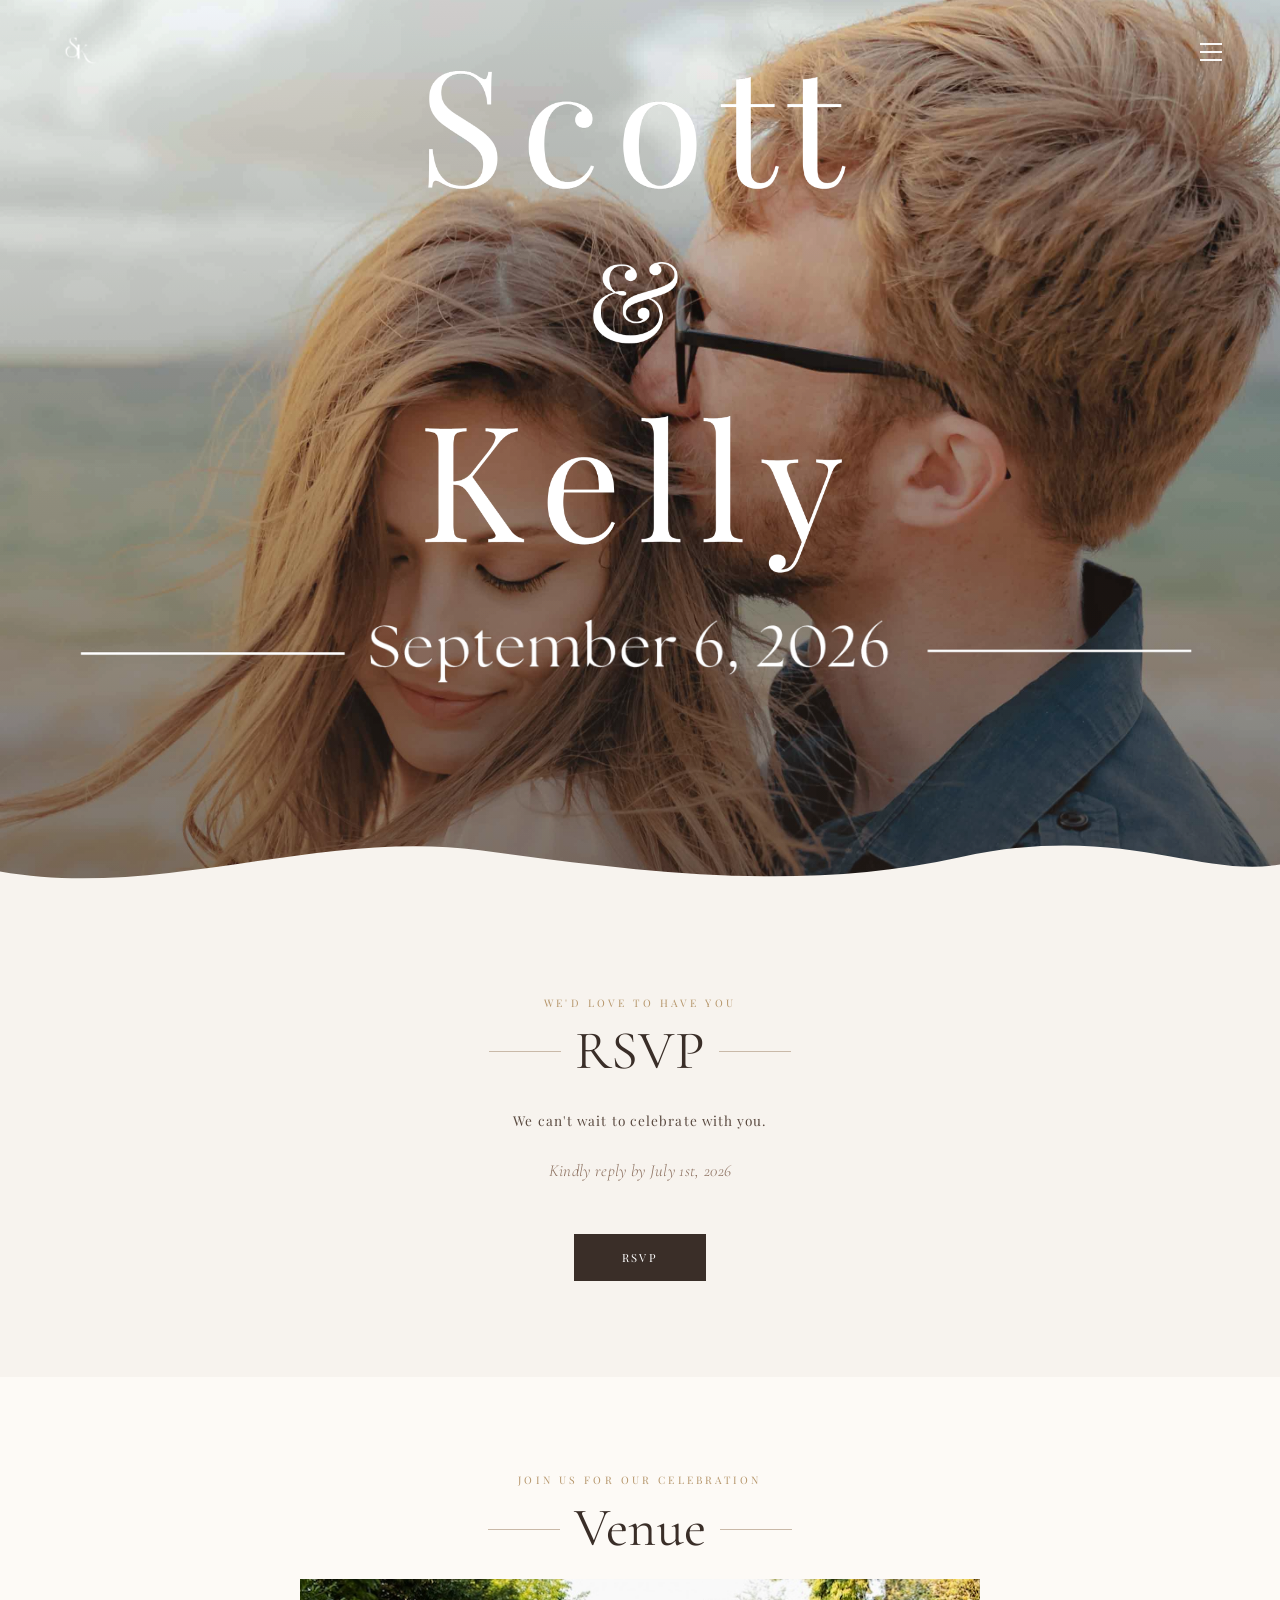
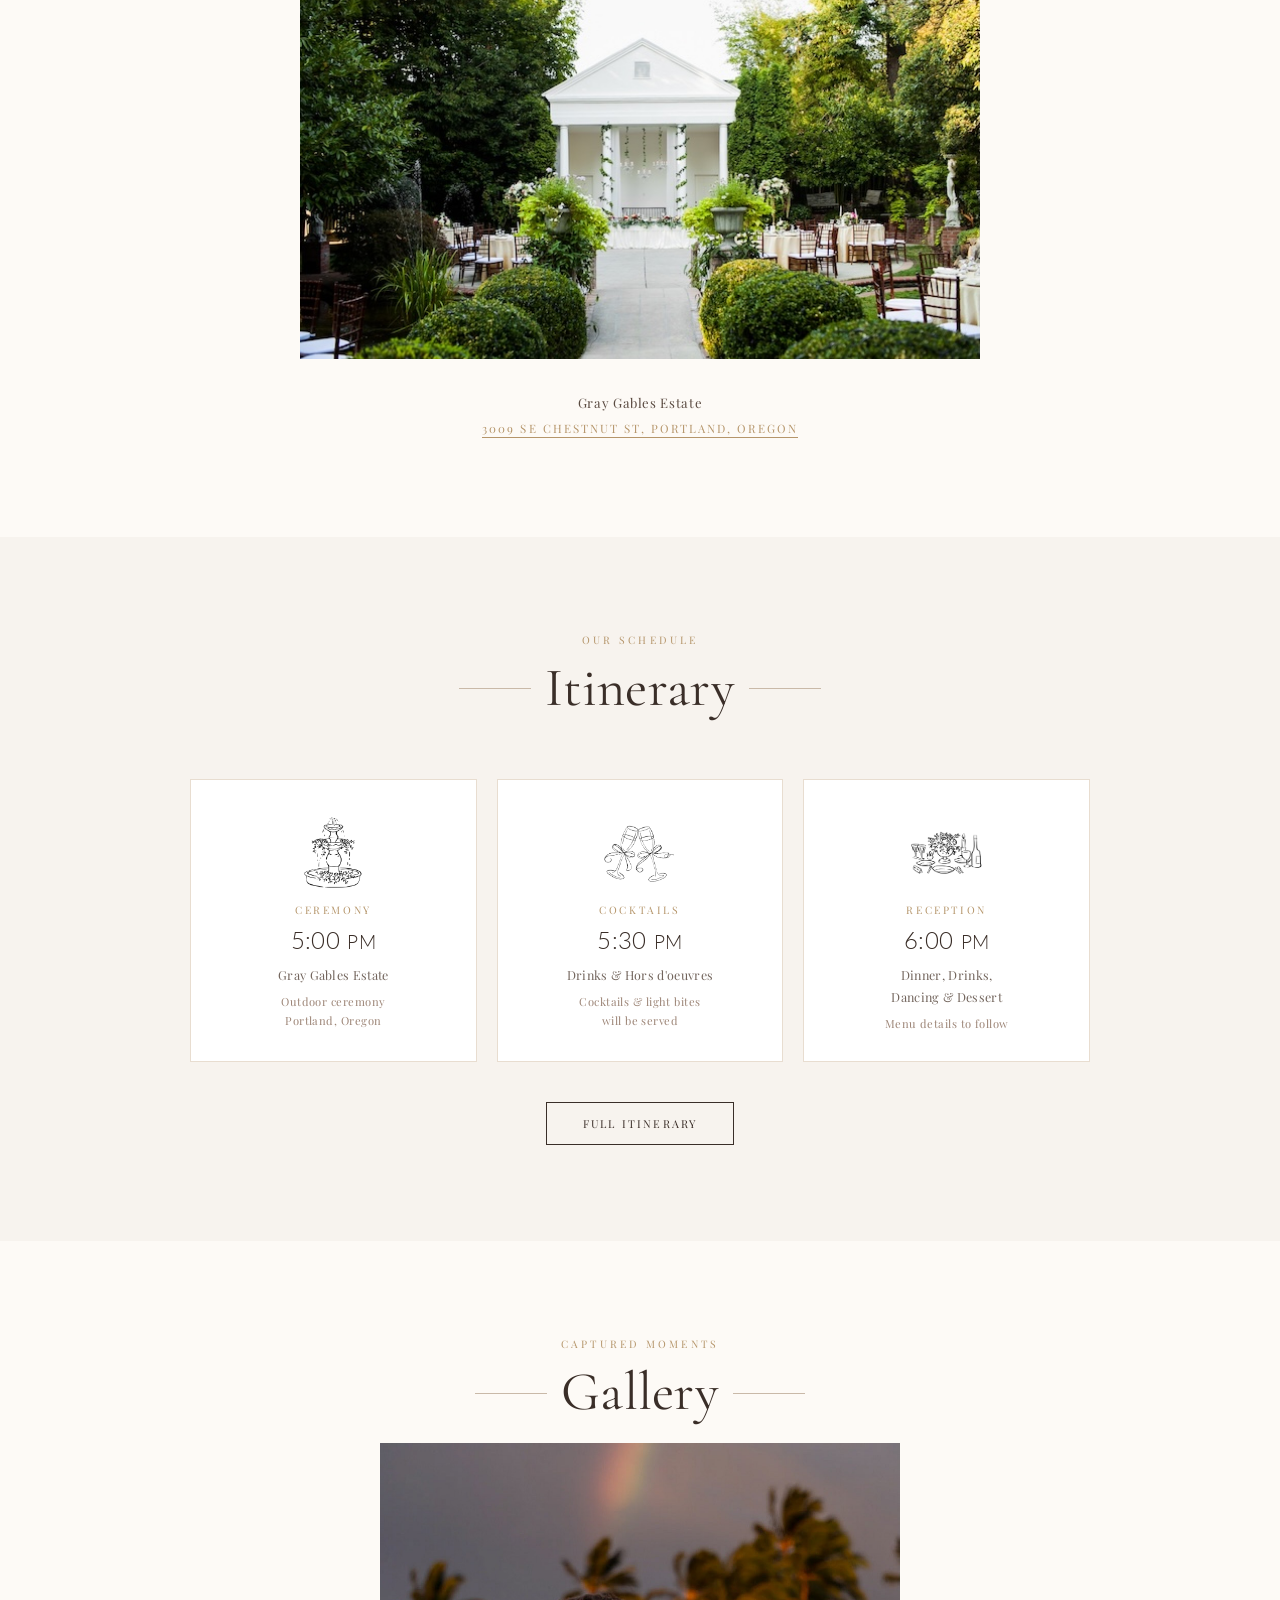
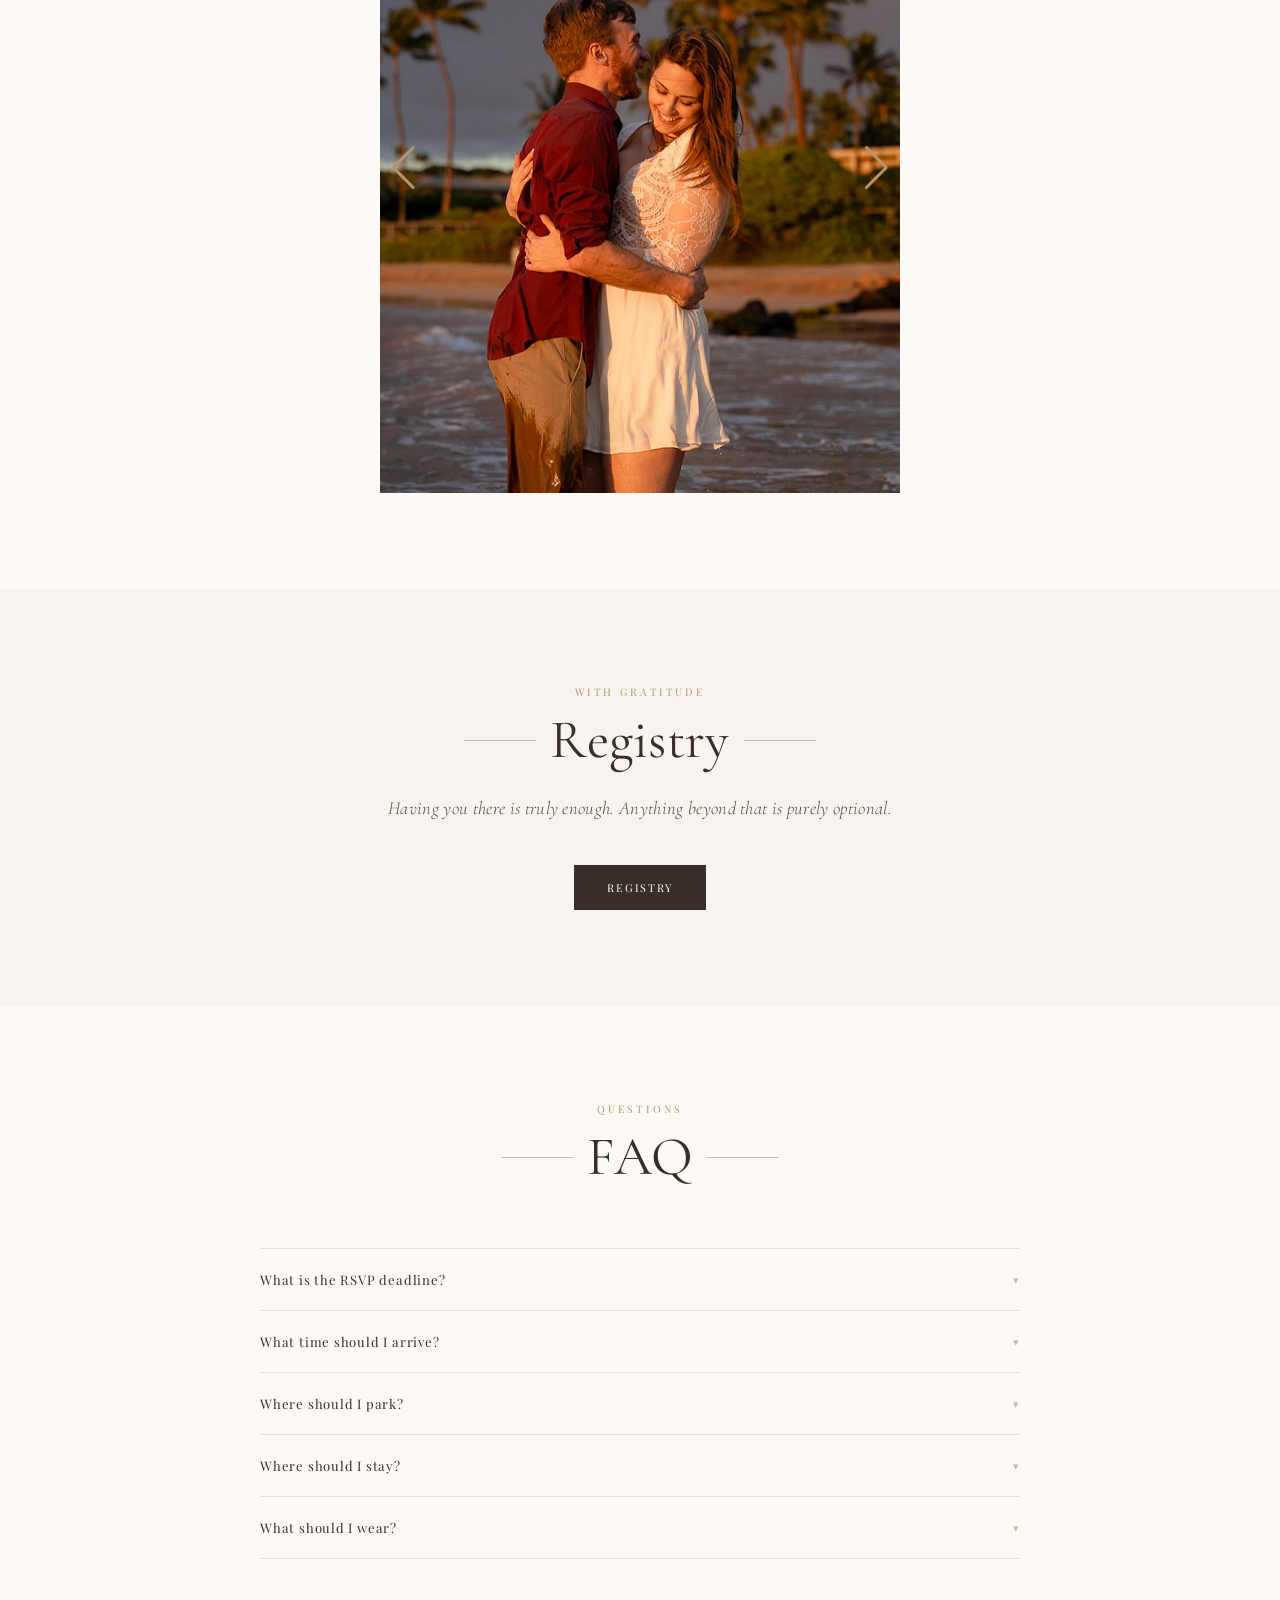
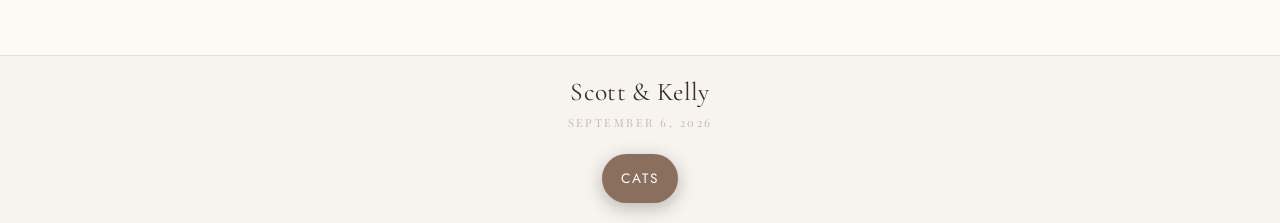
==== index.html @ a55081a6 "Update location section to clarify venue details and adjust itinerary times" ====
<!DOCTYPE html>
<html lang="en">
<head>
<meta charset="UTF-8">
<meta name="viewport" content="width=device-width, initial-scale=1.0">
<title>Scott & Kelly — September 6, 2026</title>
<link rel="preconnect" href="https://fonts.googleapis.com">
<link rel="preconnect" href="https://fonts.gstatic.com" crossorigin>
<link href="https://fonts.googleapis.com/css2?family=Cormorant+Garamond:ital,wght@0,300;0,400;0,500;1,300;1,400&family=Playfair+Display:ital,wght@0,400;0,700;1,400&family=Jost:wght@300;400;500&family=Lato:wght@300;400;500&display=swap" rel="stylesheet">
<link rel="stylesheet" href="https://unpkg.com/swiper/swiper-bundle.min.css">
<link rel="stylesheet" href="styles.css">
</head>
<body>

<!-- NAV -->
<nav id="mainNav">
  <span class="nav-logo"><img src="pictures/Header_Monogram.png" alt="Monogram" style="height: 62px; width: auto;" /></span>
  <ul class="nav-links">
    <li><a href="#rsvp">RSVP</a></li>
    <li><a href="#location">Location</a></li>
    <li><a href="#itinerary">Itinerary</a></li>
    <li><a href="#gallery">Gallery</a></li>
    <li><a href="#registry">Registry</a></li>
    <li><a href="#faq">FAQ</a></li>
  </ul>
  <button id="navToggle" class="nav-toggle" type="button" aria-label="Open menu" aria-controls="mobileMenu" aria-expanded="false">
    <span></span>
    <span></span>
    <span></span>
  </button>
</nav>
<nav id="mobileMenu" aria-label="Mobile navigation">
  <button id="menuClose" class="menu-close" type="button" aria-label="Close menu">&times;</button>
  <div class="menu-header">Scott <span>&amp;</span> Kelly</div>
  <ul class="mobile-nav-links">
    <li><a href="#rsvp" class="mobile-link">RSVP</a></li>
    <li><a href="#location" class="mobile-link">Location</a></li>
    <li><a href="#itinerary" class="mobile-link">Itinerary</a></li>
    <li><a href="#gallery" class="mobile-link">Gallery</a></li>
    <li><a href="#registry" class="mobile-link">Registry</a></li>
    <li><a href="#faq" class="mobile-link">FAQ</a></li>
  </ul>
  <div class="menu-footer">
    <a href="#rsvp" class="menu-cta mobile-link">Don&rsquo;t Forget to RSVP</a>
  </div>
</nav>
<div id="menuBackdrop" class="menu-backdrop" hidden></div>

<!-- HERO -->
<section id="hero">
  <div class="hero-bg"></div>
  <div class="hero-content">
    <img src="pictures/hero_title.png" alt="Scott and Kelly" style="max-width: 500px; width: min(100vw,800px); height: auto; margin: 2rem auto 1rem; display: block;" />
    <img src="pictures/Hero_date.png" alt="September 6, 2026" class="hero-date-img" />
  </div>
  <div class="hero-wave" aria-hidden="true">
    <svg xmlns="http://www.w3.org/2000/svg" viewBox="0 0 1440 90" preserveAspectRatio="none">
      <path d="M0,70 C180,90 360,40 540,55 C720,70 900,85 1080,60 C1260,35 1350,75 1440,65 L1440,90 L0,90 Z" fill="#f7f3ee"/>
    </svg>
  </div>
</section>

<!-- RSVP -->
<section id="rsvp">
  <div class="section-inner">
    <span class="section-label">We'd love to have you</span>
    <h2 class="section-title">RSVP</h2>
    <div class="divider"><span class="divider-icon">✦</span></div>
    <p class="rsvp-body">We can't wait to celebrate with you.</p>
    <span class="rsvp-deadline">Kindly reply by July 1st, 2026</span>
    <br>
    <a href="https://withjoy.com/kellyandscotttietheknot/rsvp" class="btn-primary" target="_blank">RSVP</a>
  </div>
</section>

<!-- DETAILS -->
<section id="location">
  <div class="section-inner">
    <span class="section-label">Join us for our celebration</span>
    <h2 class="section-title">Venue</h2>
    <div class="divider"><span class="divider-icon">✦</span></div>

    <!-- Venue photo -->
    <div class="venue-photo" role="img" aria-label="Gray Gables Estate"></div>

    <div class="venue-address-block">
      <div class="venue-address">
        Gray Gables Estate<br>
        <a href="https://maps.app.goo.gl/Yv33dYzigRFK8ueH9" target="_blank" class="venue-map-link">
          3009 SE Chestnut St, Portland, Oregon
        </a>
      </div>
    </div>
  </div>
</section>

<!-- ITINERARY -->
<section id="itinerary">
  <div class="section-inner" style="max-width:960px">
    <span class="section-label">Our schedule</span>
    <h2 class="section-title">Itinerary</h2>
    <div class="divider"><span class="divider-icon">✦</span></div>

    <div class="itinerary-cards">

      <div class="itin-card">
        <img src="pictures/Itinerary_Ceremony.png" alt="Ceremony" class="itin-card-icon" />
        <span class="itin-event">Ceremony</span>
        <div class="itin-time">5:00 <span class="pm">PM</span></div>
        <p class="itin-detail">
          Gray Gables Estate<br>
          <em>Outdoor ceremony<br>Portland, Oregon</em>
        </p>
      </div>

      <div class="itin-card">
        <img src="pictures/Itinerary_Cocktail.png" alt="Cocktail Hour" class="itin-card-icon" />
        <span class="itin-event">Cocktails</span>
        <div class="itin-time">5:30 <span class="pm">PM</span></div>
        <p class="itin-detail">
          Drinks &amp; Hors d'oeuvres<br>
          <em>Cocktails &amp; light bites<br>will be served</em>
        </p>
      </div>

      <div class="itin-card">
        <img src="pictures/Itinerary_Reception.png" alt="Reception" class="itin-card-icon" />
        <span class="itin-event">Reception</span>
        <div class="itin-time">6:00 <span class="pm">PM</span></div>
        <p class="itin-detail">
          Dinner, Drinks,<br>Dancing &amp; Dessert
          <em>Menu details to follow</em>
        </p>
      </div>

    </div>

    <a href="itinerary.html" class="btn-outline">Full Itinerary</a>
  </div>
</section>

<!-- GALLERY -->
<section id="gallery">
  <div class="section-inner">
    <span class="section-label">Captured Moments</span>
    <h2 class="section-title">Gallery</h2>
  </div>
  <div class="gallery-carousel">
    <div class="swiper">
      <div class="swiper-wrapper">
        <div class="swiper-slide"><img src="pictures/gallery/1.jpg" alt="Gallery photo 1" class="gallery-img"></div>
        <div class="swiper-slide"><img src="pictures/gallery/2.jpg" alt="Gallery photo 2" class="gallery-img"></div>
        <div class="swiper-slide"><img src="pictures/gallery/3.jpg" alt="Gallery photo 3" class="gallery-img"></div>
        <div class="swiper-slide"><img src="pictures/gallery/4.jpg" alt="Gallery photo 4" class="gallery-img"></div>
        <div class="swiper-slide"><img src="pictures/gallery/5.jpg" alt="Gallery photo 5" class="gallery-img"></div>
      </div>
      <div class="swiper-button-next"></div>
      <div class="swiper-button-prev"></div>
      <div class="swiper-pagination"></div>
    </div>
  </div>
</section>

<!-- REGISTRY -->
<section id="registry">
  <div class="section-inner">
    <span class="section-label">With Gratitude</span>
    <h2 class="section-title">Registry</h2>
    <div class="divider"><span class="divider-icon">✦</span></div>
    <p class="registry-text">
      Having you there is truly enough. Anything beyond that is purely optional.
    </p>
    <div class="registry-btns">
      <a href="https://withjoy.com/kellyandscotttietheknot/registry" class="btn-reg featured" target="_blank">Registry</a>
    </div>
  </div>
</section>

<!-- FAQ -->
<section id="faq">
  <div class="section-inner">
    <span class="section-label">Questions</span>
    <h2 class="section-title">FAQ</h2>
    <div class="divider"><span class="divider-icon">✦</span></div>

    <div class="faq-list">

      <div class="faq-item">
        <div class="faq-q">
          <span>What is the RSVP deadline?</span>
          <span class="faq-chevron">▾</span>
        </div>
        <div class="faq-a">Please RSVP by July 1st, 2026. We kindly ask that you let us know as soon as possible so we can finalize our headcount with the venue and caterers.</div>
      </div>

      <div class="faq-item">
        <div class="faq-q">
          <span>What time should I arrive?</span>
          <span class="faq-chevron">▾</span>
        </div>
        <div class="faq-a">The ceremony begins at 5:00 PM sharp. We recommend arriving 15-20 minutes early to find your seat and settle in. Doors will open at 4:30 PM.</div>
      </div>

      <div class="faq-item">
        <div class="faq-q">
          <span>Where should I park?</span>
          <span class="faq-chevron">▾</span>
        </div>
        <div class="faq-a">Complimentary parking is available on-site at Gray Gables Estate and at the adjacent event parking. We recommend rideshare options if you plan to enjoy cocktails.</div>
      </div>

      <div class="faq-item">
        <div class="faq-q">
          <span>Where should I stay?</span>
          <span class="faq-chevron">▾</span>
        </div>
        <div class="faq-a">
          These recommendations are based on proximity to the venue and ease of access to the main highways. We have included options for those coming from different directions and preferences. You are welcome to stay where you like and explore Portland. If you are feeling adventurous, McMenamins offers a unique PNW experience.<br><br>
          <h4>Closest to the venue and if you are coming from the south</h4>
          These locations are close to I-205 and the venue is a straight drive up 99E.
          <ul>
            <li><a href="https://www.bestwestern.com/en_US/book/hotels-in-oregon-city/best-western-plus-rivershore-hotel/propertyCode.38161.html" target="_blank">Best Western</a></li>
            <li><a href="https://www.ihg.com/holidayinnexpress/hotels/us/en/find-hotels/select-roomrate?fromRedirect=true&qSrt=sBR&qErm=false&qSlH=PDXGS&qRms=1&qAdlt=2&qChld=0&qCiD=05&qCiMy=082026&qCoD=07&qCoMy=082026&qAAR=6CBARC&qRtP=6CBARC&setPMCookies=true&qSHBrC=EX&qDest=75%2082nd%20Drive,%20Gladstone,%20OR,%20US&qpMbw=0&qpMn=1&srb_u=1&qRmFltr=" target="_blank">Holiday Inn</a></li>
          </ul>
          <h4>Flying in or coming from the north</h4>
          These locations are close to the PDX airport and about a 30 minute drive to the venue.
          <ul>
            <li><a href="https://www.wyndhamhotels.com/laquinta/portland-oregon/la-quinta-portland-airport/overview" target="_blank">LaQuinta</a></li>
            <li><a href="https://www.hilton.com/en/hotels/pdxeses-embassy-suites-portland-airport" target="_blank">Embassy Suites by Hilton</a></li>
            <li><a href="https://www.marriott.com/en-us/hotels/pdxal-aloft-portland-airport-at-cascade-station/overview" target="_blank">Aloft by Marriott</a></li>
          </ul>
          <h4>Adams Side</h4>
          If you would like to stay near Alan, Bart, Jack, and Diane, there is a <a href="https://www.mcmenamins.com/kalama-harbor-lodge" target="_blank">McMenamins</a> nearby them. This location is an hour drive from the venue. The locations near the airport offer a good middle ground between the venue and the Adams' Household.<br><br>
          <h4>Lightfoot Side</h4>
          We recommend the <a href="https://www.bestwestern.com/en_US/book/hotels-in-oregon-city/best-western-plus-rivershore-hotel/propertyCode.38161.html" target="_blank">Best Western</a> and <a href="https://www.ihg.com/holidayinnexpress/hotels/us/en/find-hotels/select-roomrate?fromRedirect=true&qSrt=sBR&qErm=false&qSlH=PDXGS&qRms=1&qAdlt=2&qChld=0&qCiD=05&qCiMy=082026&qCoD=07&qCoMy=082026&qAAR=6CBARC&qRtP=6CBARC&setPMCookies=true&qSHBrC=EX&qDest=75%2082nd%20Drive,%20Gladstone,%20OR,%20US&qpMbw=0&qpMn=1&srb_u=1&qRmFltr=" target="_blank">Holiday Inn</a> that are linked above. These locations offer a good middle point between the venue and the Bernardi household.
        </div>
      </div>

      <div class="faq-item">
        <div class="faq-q">
          <span>What should I wear?</span>
          <span class="faq-chevron">▾</span>
        </div>
        <div class="faq-a">The dress code is cocktail attire. Think garden party elegance — flowy dresses, linen suits, and pastel tones are always welcome. Please keep in mind the ceremony is outdoors, so comfortable footwear is a must. We love a heel but a wedge or flat is always a great idea on grass!</div>
      </div>

    </div>
  </div>
</section>

<!-- FOOTER -->
<footer>
  <div class="footer-names">Scott &amp; Kelly</div>
  <p class="footer-date">September 6, 2026</p>
  <button id="cat-button" type="button">Cats</button>
</footer>

<div id="cat-rain-container"></div>

<script src="https://unpkg.com/swiper/swiper-bundle.min.js"></script>

<script>
  // Nav scroll effect
  const nav = document.getElementById('mainNav');
  window.addEventListener('scroll', () => {
    nav.classList.toggle('scrolled', window.scrollY > 60);
  });

  // Mobile off-canvas menu
  const navToggle = document.getElementById('navToggle');
  const mobileMenu = document.getElementById('mobileMenu');
  const menuBackdrop = document.getElementById('menuBackdrop');
  const menuClose = document.getElementById('menuClose');

  if (navToggle && mobileMenu && menuBackdrop) {
    const closeMenu = () => {
      document.body.classList.remove('menu-open');
      navToggle.setAttribute('aria-expanded', 'false');
      menuBackdrop.hidden = true;
    };

    const openMenu = () => {
      document.body.classList.add('menu-open');
      navToggle.setAttribute('aria-expanded', 'true');
      menuBackdrop.hidden = false;
    };

    navToggle.addEventListener('click', (event) => {
      event.preventDefault();
      if (document.body.classList.contains('menu-open')) {
        closeMenu();
      } else {
        openMenu();
      }
    });

    menuBackdrop.addEventListener('click', closeMenu);
    menuClose.addEventListener('click', closeMenu);

    document.addEventListener('click', (event) => {
      const link = event.target.closest('#mobileMenu a');
      if (!link) return;

      closeMenu();
    });

    requestAnimationFrame(() => {
      document.body.classList.add('menu-ready');
    });
  }

  // Hero parallax & load
  const hero = document.getElementById('hero');
  hero.classList.add('loaded');

  // FAQ accordion
  document.querySelectorAll('.faq-q').forEach(q => {
    q.addEventListener('click', () => {
      const item = q.parentElement;
      const isOpen = item.classList.contains('open');
      // Close all
      document.querySelectorAll('.faq-item').forEach(i => i.classList.remove('open'));
      // Toggle clicked
      if (!isOpen) item.classList.add('open');
    });
  });

  // Scroll reveal
  const observer = new IntersectionObserver((entries) => {
    entries.forEach(e => {
      if (e.isIntersecting) {
        e.target.style.opacity = '1';
        e.target.style.transform = 'translateY(0)';
      }
    });
  }, { threshold: 0.1 });

  document.querySelectorAll('.itin-card, .section-inner').forEach(el => {
    el.style.opacity = '0';
    el.style.transform = 'translateY(24px)';
    el.style.transition = 'opacity 0.7s ease, transform 0.7s ease';
    observer.observe(el);
  });

  // Gallery carousel control
  const swiper = new Swiper('.swiper', {
    loop: true,
    navigation: {
      nextEl: '.swiper-button-next',
      prevEl: '.swiper-button-prev',
    },
    autoplay: {
      delay: 5000,
      disableOnInteraction: false,
      pauseOnMouseEnter: true,
    }
  });

  // Cat rain
  const catButton = document.getElementById('cat-button');
  const catContainer = document.getElementById('cat-rain-container');
  let catIntervalId = null;
  let isCatRainActive = false;

  const catSources = [
    'pictures/cats/1.png',
    'pictures/cats/2.png',
    'pictures/cats/3.png',
    'pictures/cats/4.png',
    'pictures/cats/5.png',
    'pictures/cats/6.png',
    'pictures/cats/7.png'
  ];

  function createCat() {
    const cat = document.createElement('img');
    cat.src = catSources[Math.floor(Math.random() * catSources.length)];
    cat.style.position = 'absolute';
    const size = Math.floor(Math.random() * 60) + 40; // 40-100px
    cat.style.width = `${size}px`;
    cat.style.height = 'auto';
    cat.style.left = `${Math.random() * 100}%`;
    cat.style.top = '-140px';
    const rotation = Math.random() * 360;
    cat.style.transform = `rotate(${rotation}deg)`;
    cat.style.opacity = '0';
    cat.style.pointerEvents = 'none';
    cat.style.animation = `catFall ${Math.random() * 3 + 5}s linear forwards`;

    cat.addEventListener('animationend', () => {
      cat.remove();
    });

    catContainer.appendChild(cat);
  }

  function toggleCatRain() {
    if (isCatRainActive) {
      clearInterval(catIntervalId);
      catIntervalId = null;
      catButton.textContent = 'Cats';
      isCatRainActive = false;
    } else {
      catIntervalId = setInterval(createCat, 200);
      catButton.textContent = 'No Cats';
      isCatRainActive = true;
    }
  }

  catButton.addEventListener('click', toggleCatRain);
</script>

</body>
</html>
---- styles.css ----
:root {
  --cream: #f7f3ee;
  --warm-white: #fdfaf6;
  --sand: #e8ddd0;
  --taupe: #c9b9a8;
  --brown: #8b6f5e;
  --dark: #3a2e28;
  --text: #5a4a40;
  --accent: #b5956a;
}

* {
  margin: 0;
  padding: 0;
  box-sizing: border-box;
}

html {
  scroll-behavior: smooth;
}

body {
  background: var(--warm-white);
  color: var(--text);
  font-family: 'Playfair Display', serif;
  font-weight: 300;
  letter-spacing: 0.02em;
}

body.itinerary-page {
  min-height: 100vh;
  display: flex;
  align-items: center;
  justify-content: center;
  padding: 100px 40px 40px;
}

.itinerary-body {
  width: min(100%, 980px);
  margin: 0 auto;
  padding: 0 24px;
}

.side-label {
  position: relative;
  font-family: 'Playfair Display', serif;
  font-size: 4.5rem;
  font-weight: 700;
  letter-spacing: -0.04em;
  text-transform: uppercase;
  line-height: 0.95;
  color: var(--dark);
  writing-mode: vertical-rl;
  text-orientation: mixed;
  transform: rotate(180deg);
  white-space: nowrap;
}

.side-line {
  position: absolute;
  left: 50%;
  top: 0;
  transform: translateX(-50%);
  width: 2px;
  height: 100%;
  background: var(--taupe);
  opacity: 0.45;
}

.content {
  display: flex;
  flex-direction: column;
  justify-content: center;
  gap: 28px;
}

.intro-label {
  font-family: 'Cormorant Garamond', serif;
  font-size: 0.8rem;
  font-style: italic;
  letter-spacing: 0.24em;
  text-transform: uppercase;
  color: var(--accent);
}

.title {
  font-family: 'Cormorant Garamond', serif;
  font-size: clamp(3rem, 5vw, 4.4rem);
  font-weight: 400;
  color: var(--dark);
  line-height: 1.05;
  max-width: 460px;
}

.schedule {
  display: grid;
  gap: 18px;
  padding-top: 12px;
  border-top: 1px solid var(--sand);
}

.schedule-item {
  display: flex;
  align-items: baseline;
  gap: 22px;
  border-bottom: 1px solid rgba(200, 185, 168, 0.3);
  padding-bottom: 18px;
}

.schedule-time {
  font-family: 'Playfair Display', serif;
  font-size: 1.3rem;
  font-weight: 500;
  letter-spacing: 0.05em;
  text-transform: uppercase;
  min-width: 116px;
  color: var(--dark);
}

.schedule-event {
  font-family: 'Lato', sans-serif;
  font-size: 0.95rem;
  letter-spacing: 0.08em;
  text-transform: uppercase;
  color: var(--text);
  opacity: 0.92;
}

.schedule-event span {
  display: block;
  margin-top: 6px;
  font-family: 'Cormorant Garamond', serif;
  font-style: italic;
  letter-spacing: 0.18em;
  color: var(--brown);
  font-size: 0.84rem;
  opacity: 0.8;
}

body.itinerary-page nav {
  background: rgba(247,243,238,0.95);
  backdrop-filter: blur(8px);
  border-bottom: 1px solid var(--sand);
}
body.itinerary-page .nav-logo {
  color: var(--dark);
}
body.itinerary-page .nav-links a {
  color: var(--text);
}

/* ── NAV ── */
nav {
  position: fixed;
  top: 0;
  left: 0;
  right: 0;
  z-index: 100;
  display: flex;
  justify-content: space-between;
  align-items: center;
  padding: 18px 48px;
  background: transparent;
  transition: background 0.4s;
}
nav.scrolled {
  background: rgba(247,243,238,0.95);
  backdrop-filter: blur(8px);
  border-bottom: 1px solid var(--sand);
}
.nav-logo {
  font-family: 'Cormorant Garamond', serif;
  font-size: 1rem;
  font-weight: 400;
  color: white;
  letter-spacing: 0.12em;
  text-transform: uppercase;
  transition: color 0.4s;
}
.nav-logo img {
  filter: brightness(0) invert(1);
  transition: filter 0.4s;
}
nav.scrolled .nav-logo {
  color: var(--dark);
}
nav.scrolled .nav-logo img,
body.itinerary-page .nav-logo img {
  filter: none;
}
.nav-links {
  display: none;
  gap: 32px;
  list-style: none;
}
.nav-links a {
  font-family: 'Playfair Display', serif;
  font-size: 0.7rem;
  font-weight: 400;
  letter-spacing: 0.18em;
  text-transform: uppercase;
  text-decoration: none;
  color: rgba(255,255,255,0.9);
  transition: color 0.3s;
}
nav.scrolled .nav-links a {
  color: var(--text);
}
.nav-links a:hover {
  color: var(--accent);
}
.nav-toggle {
  display: flex;
  width: 42px;
  height: 42px;
  border: 0;
  background: transparent;
  cursor: pointer;
  align-items: center;
  justify-content: center;
  flex-direction: column;
  gap: 6px;
}
.nav-toggle span {
  display: block;
  width: 22px;
  height: 2px;
  background: rgba(255,255,255,0.95);
  transition: background 0.3s;
}
nav.scrolled .nav-toggle span {
  background: var(--dark);
}
body.itinerary-page .nav-toggle span {
  background: var(--dark);
}

#mobileMenu {
  position: fixed;
  inset: 0;
  left: auto;
  width: 100%;
  max-width: 100%;
  transform: translateX(100%);
  transition: none;
  z-index: 300;
  background: var(--warm-white);
  color: var(--dark);
  display: flex;
  flex-direction: column;
  align-items: center;
  justify-content: center;
  padding: 48px 52px;
  overflow-y: auto;
  visibility: hidden;
  pointer-events: none;
}

.menu-ready #mobileMenu {
  transition: transform 0.28s ease;
}

.menu-open #mobileMenu {
  transform: translateX(0);
  visibility: visible;
  pointer-events: auto;
}

.menu-close {
  position: absolute;
  top: 28px;
  right: 36px;
  width: 44px;
  height: 44px;
  display: flex;
  align-items: center;
  justify-content: center;
  border: 0;
  background: transparent;
  cursor: pointer;
  font-size: 2rem;
  line-height: 1;
  color: var(--accent);
  transition: color 0.2s;
}

.menu-close:hover {
  color: var(--brown);
}

.menu-header {
  font-family: 'Cormorant Garamond', serif;
  font-size: clamp(2.4rem, 6vw, 3.2rem);
  font-weight: 300;
  color: var(--accent);
  margin-bottom: 40px;
  line-height: 1.15;
  text-align: center;
  width: 100%;
}

.menu-header span {
  font-style: italic;
}

.mobile-nav-links {
  list-style: none;
  display: grid;
  gap: 0;
  width: 100%;
  max-width: 320px;
  text-align: center;
}

.mobile-nav-links li {
  border-bottom: 1px solid var(--sand);
}

.mobile-nav-links li:first-child {
  border-top: 1px solid var(--sand);
}

.mobile-nav-links a {
  display: block;
  padding: 22px 0;
  font-family: 'Cormorant Garamond', serif;
  font-size: 1.15rem;
  font-weight: 400;
  letter-spacing: 0.04em;
  color: var(--accent);
  text-decoration: none;
  transition: color 0.2s;
}

.mobile-nav-links a:hover {
  color: var(--brown);
}

.menu-footer {
  padding-top: 36px;
  text-align: center;
  width: 100%;
}

.menu-cta {
  display: inline-block;
  font-family: 'Cormorant Garamond', serif;
  font-size: 1.05rem;
  letter-spacing: 0.04em;
  color: var(--accent);
  text-decoration: none;
  border: 1px solid var(--accent);
  border-radius: 999px;
  padding: 16px 36px;
  transition: background 0.25s, color 0.25s;
}

.menu-cta:hover {
  background: var(--accent);
  color: white;
}

.menu-backdrop {
  position: fixed;
  inset: 0;
  background: rgba(28,22,18,0.35);
  z-index: 250;
}

.menu-backdrop[hidden] {
  display: none;
}

/* ── HERO ── */
#hero {
  position: relative;
  height: 100vh;
  min-height: 680px;
  display: flex;
  align-items: center;
  justify-content: center;
  overflow: hidden;
  padding-bottom: clamp(80px, 10vw, 140px);
}
.hero-bg {
  position: absolute;
  inset: 0;
  background-image: linear-gradient(
    to bottom,
    rgba(40,30,25,0.20) 0%,
    rgba(40,30,25,0.42) 50%,
    rgba(40,30,25,0.62) 100%
  ),
  url("pictures/Hero_Photo.jpg");
  background-size: cover;
  background-position: center center;
  background-repeat: no-repeat;
  transform: scale(1.04);
  transition: transform 8s ease-out;
  filter: brightness(1.2) saturate(.9);
}
#hero.loaded .hero-bg {
  transform: scale(1);
}
.hero-bg::after {
  content: '';
  position: absolute;
  inset: 0;
  background: url("data:image/svg+xml,%3Csvg xmlns='http://www.w3.org/2000/svg' width='4' height='4'%3E%3Crect width='4' height='4' fill='none'/%3E%3C/svg%3E");
}
.hero-wave {
  position: absolute;
  bottom: 0;
  left: 0;
  width: 100%;
  line-height: 0;
  pointer-events: none;
  z-index: 0;
}
.hero-wave svg {
  display: block;
  width: 100%;
  height: clamp(80px, 10vw, 140px);
}
.hero-content {
  position: relative;
  z-index: 1;
  text-align: center;
  color: white;
  padding: 0 24px;
}
.hero-names {
  font-family: 'Playfair Display', serif;
  font-size: clamp(5rem, 14vw, 11rem);
  font-weight: 700;
  line-height: 0.88;
  letter-spacing: -0.01em;
  text-transform: uppercase;
  text-shadow: 0 2px 40px rgba(0,0,0,0.25);
  animation: fadeUp 1.2s ease both;
}
.hero-and {
  display: block;
  font-family: 'Cormorant Garamond', serif;
  font-style: italic;
  font-size: clamp(1.6rem, 4vw, 3rem);
  font-weight: 300;
  letter-spacing: 0.1em;
  text-transform: none;
  margin: 8px 0;
  opacity: 0.92;
  animation: fadeUp 1.2s ease 0.15s both;
}
.hero-date {
  margin-top: 28px;
  font-family: 'Playfair Display', serif;
  font-size: 1.2rem;
  font-weight: 400;
  letter-spacing: 0.35em;
  text-transform: uppercase;
  opacity: 0.85;
  animation: fadeUp 1.2s ease 0.3s both;
}
.hero-date-img {
  margin-top: 1rem;
  max-width: 100%;
  height: auto;
  opacity: 0.85;
  animation: fadeUp 1.2s ease 0.3s both;
  margin: 0 0 150px 0;
}
.hero-divider {
  display: inline-block;
  width: 80px;
  height: 1px;
  background: rgba(255,255,255,0.55);
  vertical-align: middle;
  margin: 0 14px;
}

@keyframes fadeUp {
  from {
    opacity: 0;
    transform: translateY(28px);
  }
  to {
    opacity: 1;
    transform: translateY(0);
  }
}

/* ── SECTIONS ── */
section {
  padding: 96px 24px;
}
.section-inner {
  max-width: 800px;
  margin: 0 auto;
  text-align: center;
}
.section-label {
  font-size: 0.65rem;
  letter-spacing: 0.3em;
  text-transform: uppercase;
  color: var(--accent);
  margin-bottom: 12px;
  display: block;
}
.section-title {
  font-family: 'Cormorant Garamond', serif;
  font-size: clamp(2.2rem, 5vw, 3.4rem);
  font-weight: 400;
  color: var(--dark);
  display: inline-flex;
  align-items: center;
  gap: 14px;
  margin: 0 auto 20px;
  line-height: 1.1;
}
.section-title::before,
.section-title::after {
  content: '';
  display: block;
  width: clamp(34px, 7vw, 72px);
  height: 1px;
  background: var(--taupe);
}
.divider {
  display: none;
}

/* ── RSVP ── */
#rsvp {
  background: var(--cream);
}
.rsvp-body {
  font-size: 0.85rem;
  letter-spacing: 0.08em;
  color: var(--text);
  margin: 6px 0 28px;
  line-height: 1.8;
}
.rsvp-deadline {
  font-family: 'Cormorant Garamond', serif;
  font-style: italic;
  font-size: 1.05rem;
  color: var(--brown);
  margin-bottom: 32px;
  display: block;
}
.btn-primary {
  display: inline-block;
  background: var(--dark);
  color: white;
  text-decoration: none;
  font-size: 0.7rem;
  letter-spacing: 0.22em;
  text-transform: uppercase;
  padding: 16px 48px;
  transition: background 0.3s, transform 0.2s;
}
.btn-primary:hover {
  background: var(--brown);
  transform: translateY(-1px);
}

/* ── DETAILS ── */
#details {
  background: var(--warm-white);
}
.venue-photo {
  width: 100%;
  max-width: 680px;
  min-width: 300px;
  aspect-ratio: 680 / 380;
  object-fit: cover;
  display: block;
  margin: 0 auto 20px;
  background-image:
    /*linear-gradient(160deg, rgba(224,212,200,0.45) 0%, rgba(185,169,144,0.25) 100%),*/
    url("pictures/Details_Greys.jpg");
  background-size: cover;
  background-position: center;
  background-repeat: no-repeat;
}
.venue-photo-placeholder {
  width: 100%;
  max-width: 680px;
  height: 380px;
  margin: 0 auto 20px;
  background: linear-gradient(160deg, #e0d4c8 0%, #c9b9a8 40%, #b0997f 100%);
  display: flex;
  flex-direction: column;
  align-items: center;
  justify-content: center;
  position: relative;
  overflow: hidden;
}
.venue-photo-placeholder::before {
  content: '';
  position: absolute;
  inset: 0;
  background:
    radial-gradient(ellipse at 30% 60%, rgba(255,255,255,0.25) 0%, transparent 60%),
    radial-gradient(ellipse at 70% 30%, rgba(200,180,155,0.3) 0%, transparent 50%);
}
.venue-icon {
  font-size: 3rem;
  opacity: 0.4;
  margin-bottom: 10px;
}
.venue-label-sm {
  font-family: 'Cormorant Garamond', serif;
  font-style: italic;
  font-size: 1.1rem;
  color: rgba(60,45,35,0.6);
  letter-spacing: 0.05em;
}
.venue-name {
  font-size: 0.75rem;
  letter-spacing: 0.15em;
  text-transform: uppercase;
  color: var(--brown);
  margin-top: 4px;
  text-align: left;
  max-width: 680px;
  margin-left: auto;
  margin-right: auto;
  display: block;
}
.venue-address-block {
  margin-top: 32px;
  display: flex;
  flex-direction: column;
  align-items: center;
  gap: 8px;
}
.venue-address-block svg {
  width: 36px;
  height: 36px;
  opacity: 0.35;
}
.venue-icon-img {
  width: 150px;
  height: 150px;
  opacity: 0.35;
}
.venue-address {
  font-size: 0.82rem;
  line-height: 1.9;
  letter-spacing: 0.05em;
  color: var(--text);
}
.venue-map-link {
  color: var(--accent);
  text-decoration: none;
  font-size: 0.72rem;
  letter-spacing: 0.18em;
  text-transform: uppercase;
  border-bottom: 1px solid var(--accent);
  padding-bottom: 1px;
  transition: color 0.2s;
}
.venue-map-link:hover {
  color: var(--brown);
  border-color: var(--brown);
}

/* ── ITINERARY ── */
#itinerary {
  background: var(--cream);
}
.itinerary-cards {
  display: grid;
  grid-template-columns: repeat(3, 1fr);
  gap: 20px;
  margin: 40px 0 32px;
  max-width: 900px;
  margin-left: auto;
  margin-right: auto;
}
.itin-card {
  background: white;
  border: 1px solid var(--sand);
  padding: 36px 24px 28px;
  text-align: center;
  transition: transform 0.25s, box-shadow 0.25s;
}
.itin-card:hover {
  transform: translateY(-4px);
  box-shadow: 0 12px 36px rgba(90,74,64,0.1);
}
.itin-card-icon {
  width: 75px;
  height: 75px;
  max-width: 90px;
  max-height: 90px;
  margin: 0 auto 12px;
  display: block;
  line-height: 1;
  object-fit: contain;
}
.itin-event {
  font-family: 'Playfair Display', serif;
  font-size: 0.65rem;
  letter-spacing: 0.25em;
  text-transform: uppercase;
  color: var(--accent);
  margin-bottom: 8px;
  display: block;
}
.itin-time {
  font-family: 'Lato', sans-serif;
  font-size: 1.5rem;
  color: var(--dark);
  font-weight: 300;
  margin-bottom: 10px;
}
.itin-time .pm {
  font-size: 0.8em;
}
.itin-detail {
  font-size: 0.78rem;
  line-height: 1.75;
  color: var(--text);
  opacity: 0.85;
}
.itin-detail em {
  font-style: normal;
  font-size: 0.7rem;
  display: block;
  margin-top: 6px;
  color: var(--brown);
  letter-spacing: 0.04em;
}
.btn-outline {
  display: inline-block;
  border: 1px solid var(--dark);
  color: var(--dark);
  text-decoration: none;
  font-size: 0.68rem;
  letter-spacing: 0.2em;
  text-transform: uppercase;
  padding: 13px 36px;
  transition: all 0.25s;
  margin-top: 8px;
}
.btn-outline:hover {
  background: var(--dark);
  color: white;
}

/* ── GALLERY ── */
#gallery {
  background: var(--warm-white);
  padding: 96px 24px;
}
.gallery-carousel {
  position: relative;
  max-width: 520px;
  margin: 0 auto;
}
.swiper {
  width: 100%;
  height: auto;
  aspect-ratio: 4 / 5;
}
.swiper-slide {
  text-align: center;
  font-size: 18px;
  background: #fff;
  display: flex;
  justify-content: center;
  align-items: center;
}
.gallery-img {
  width: 100%;
  height: 100%;
  object-fit: cover;
  display: block;
}
.swiper-pagination {
  display: none;
}
.swiper-button-next,
.swiper-button-prev {
  color: var(--accent);
}
.swiper-button-next:hover,
.swiper-button-prev:hover {
  color: var(--accent);
}

/* ── CAT RAIN ── */
#cat-rain-container {
  position: fixed;
  top: 0;
  left: 0;
  width: 100%;
  height: 100%;
  pointer-events: none;
  overflow: hidden;
  z-index: 99999;
}
#cat-button {
  display: block;
  margin: 1.5rem auto 0;
  background: #8b6f5e;
  color: white;
  border: 0;
  border-radius: 999px;
  padding: 0.9rem 1.2rem;
  font-family: 'Jost', sans-serif;
  font-size: 0.85rem;
  letter-spacing: 0.15em;
  text-transform: uppercase;
  cursor: pointer;
  box-shadow: 0 5px 18px rgba(0,0,0,0.25);
}
@keyframes catFall {
  0% {
    opacity: 0;
    transform: translateY(-120px) rotate(0deg);
  }
  10% {
    opacity: 1;
  }
  100% {
    opacity: 0;
    transform: translateY(110vh) rotate(720deg);
  }
}

/* ── REGISTRY ── */
#registry {
  background: var(--cream);
}
.registry-text {
  font-family: 'Cormorant Garamond', serif;
  font-style: italic;
  font-size: 1.15rem;
  line-height: 1.85;
  max-width: 620px;
  margin: 0 auto 40px;
  color: var(--text);
}
.registry-btns {
  display: flex;
  gap: 16px;
  justify-content: center;
  flex-wrap: wrap;
}
.btn-reg {
  display: inline-block;
  border: 1px solid var(--taupe);
  color: var(--dark);
  text-decoration: none;
  font-size: 0.68rem;
  letter-spacing: 0.18em;
  text-transform: uppercase;
  padding: 14px 32px;
  background: white;
  transition: all 0.25s;
}
.btn-reg:hover {
  background: var(--dark);
  color: white;
  border-color: var(--dark);
}
.btn-reg.featured {
  background: var(--dark);
  color: white;
  border-color: var(--dark);
}
.btn-reg.featured:hover {
  background: var(--brown);
  border-color: var(--brown);
}

/* ── FAQ ── */
#faq {
  background: var(--warm-white);
}
#faq .section-inner {
  max-width: 760px;
}
#faq .section-label {
  text-align: center;
}
.faq-list {
  margin-top: 40px;
  border-top: 1px solid var(--sand);
}
.faq-item {
  border-bottom: 1px solid var(--sand);
}
.faq-q {
  display: flex;
  justify-content: space-between;
  align-items: center;
  padding: 22px 0;
  cursor: pointer;
  font-size: 0.82rem;
  letter-spacing: 0.06em;
  color: var(--dark);
  user-select: none;
  gap: 16px;
}
.faq-q:hover {
  color: var(--brown);
}
.faq-chevron {
  font-size: 0.7rem;
  transition: transform 0.3s;
  flex-shrink: 0;
  color: var(--taupe);
}
.faq-item.open .faq-chevron {
  transform: rotate(180deg);
}
.faq-a {
  max-height: 0;
  overflow: hidden;
  transition: max-height 0.45s ease, padding 0.3s;
  font-size: 0.82rem;
  line-height: 1.85;
  color: var(--text);
  opacity: 0.9;
  padding-bottom: 0;
  text-align: left;
}
.faq-item.open .faq-a {
  max-height: 800px;
  padding-bottom: 22px;
}
.faq-a strong {
  display: block;
  margin-top: 16px;
  margin-bottom: 6px;
  font-weight: 500;
  color: var(--dark);
}
.faq-a strong:first-child {
  margin-top: 0;
}
.faq-a ul {
  margin: 8px 0 12px 20px;
  padding: 0;
  list-style: disc;
}
.faq-a li {
  margin: 4px 0;
}
.faq-a a {
  color: var(--accent);
  text-decoration: none;
  border-bottom: 1px solid transparent;
  transition: border-color 0.2s;
}
.faq-a a:hover {
  border-bottom-color: var(--accent);
}

/* ── FOOTER ── */
footer {
  background: var(--cream);
  border-top: 1px solid var(--sand);
  padding: 20px 24px;
  text-align: center;
}
.footer-names {
  font-family: 'Cormorant Garamond', serif;
  font-size: 1.6rem;
  font-weight: 400;
  color: var(--dark);
  margin-bottom: 8px;
}
.footer-date {
  font-size: 0.7rem;
  letter-spacing: 0.22em;
  text-transform: uppercase;
  color: var(--taupe);
}

/* ── RESPONSIVE ── */
@media (max-width: 700px) {
  nav {
    padding: 0px 20px;
  }
  .venue-photo {
    width: 100vw;
    max-width: 100vw;
    min-width: 0;
    margin-left: calc(50% - 50vw);
    margin-right: calc(50% - 50vw);
  }
  .gallery-carousel {
    width: 100vw;
    max-width: 100vw;
    margin-left: calc(50% - 50vw);
    margin-right: calc(50% - 50vw);
  }
  .itinerary-cards {
    grid-template-columns: 1fr;
    max-width: 360px;
  }
  .registry-btns {
    flex-direction: column;
    align-items: center;
  }
  .hero-names {
    font-size: clamp(4rem, 18vw, 7rem);
  }
}

@media (max-width: 860px) {
  body.itinerary-page {
    padding: 90px 24px 24px;
  }
  .itinerary-body {
    padding: 0 20px;
  }
}

@media (max-width: 520px) {
  .itinerary-body {
    padding: 0 16px;
  }
  .schedule-item {
    gap: 14px;
  }
  .schedule-time {
    min-width: 100px;
    font-size: 1.1rem;
  }
  .schedule-event {
    font-size: 0.88rem;
  }
}
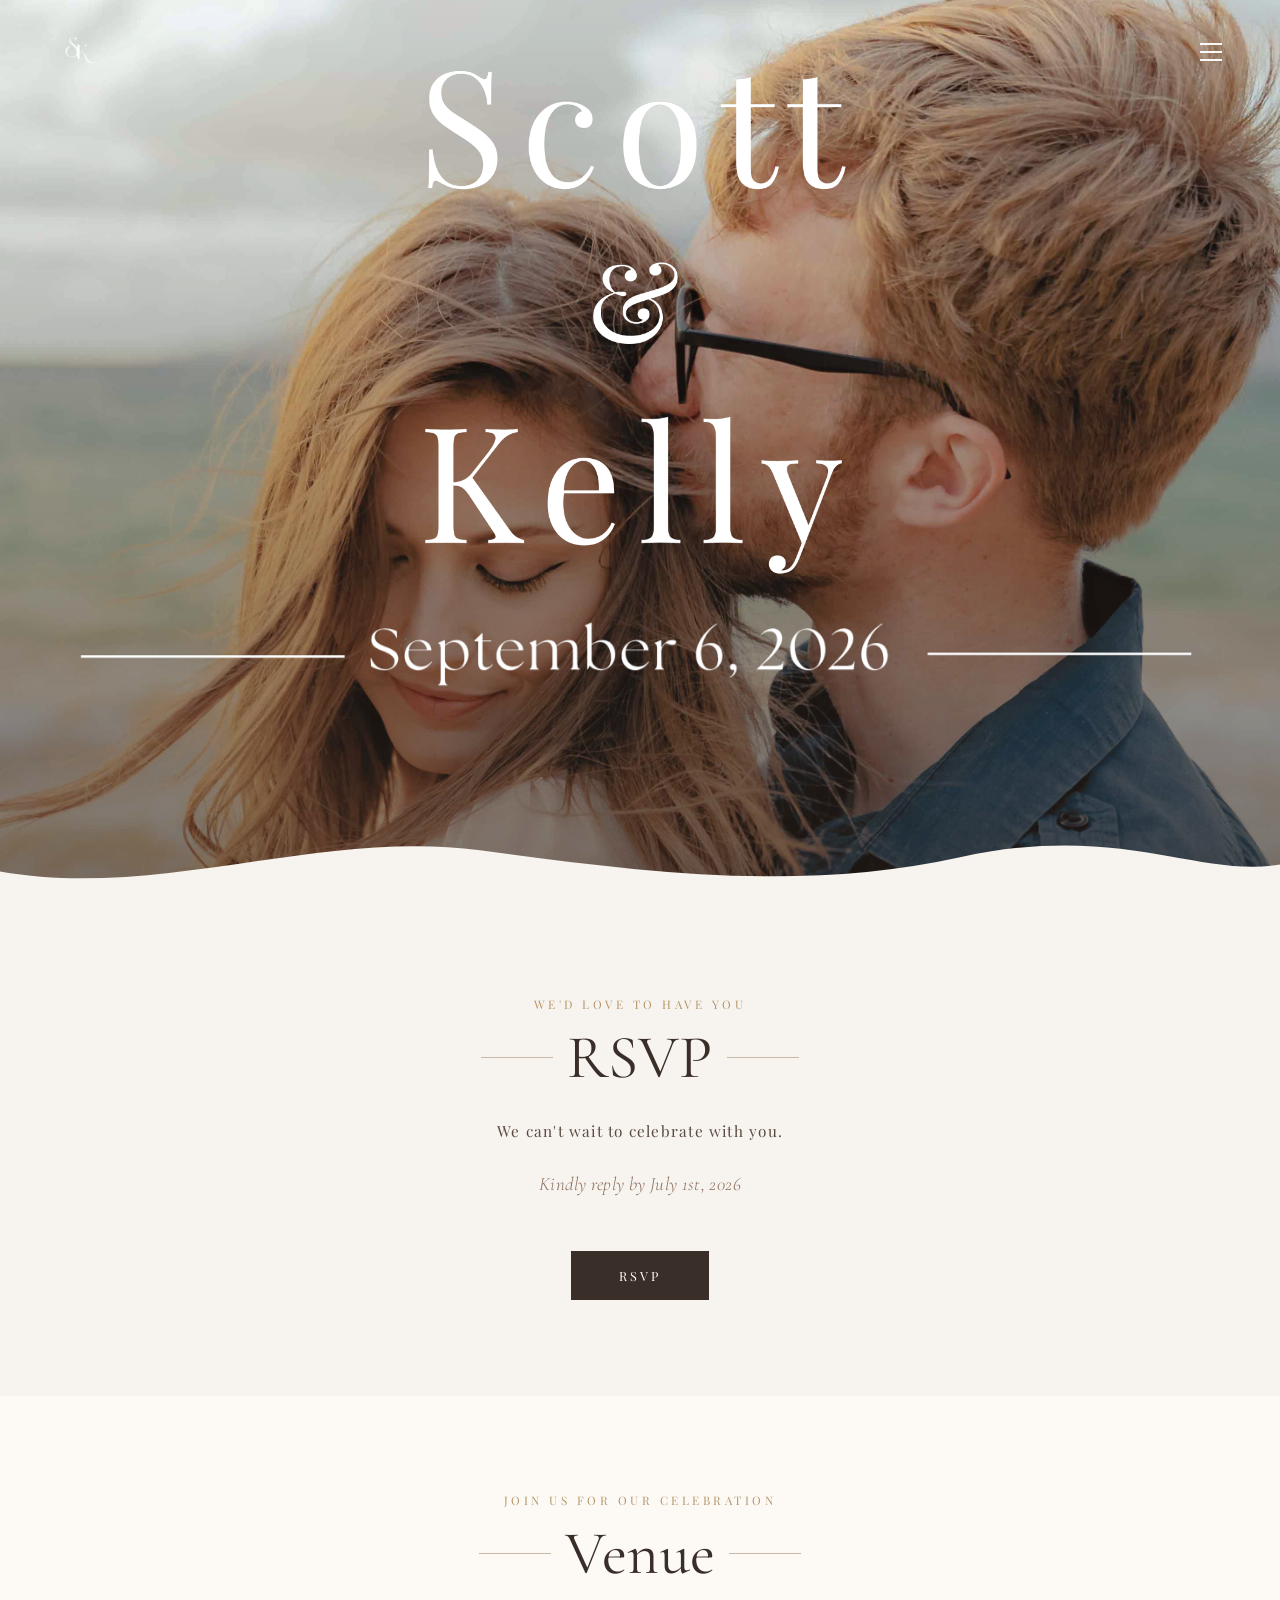
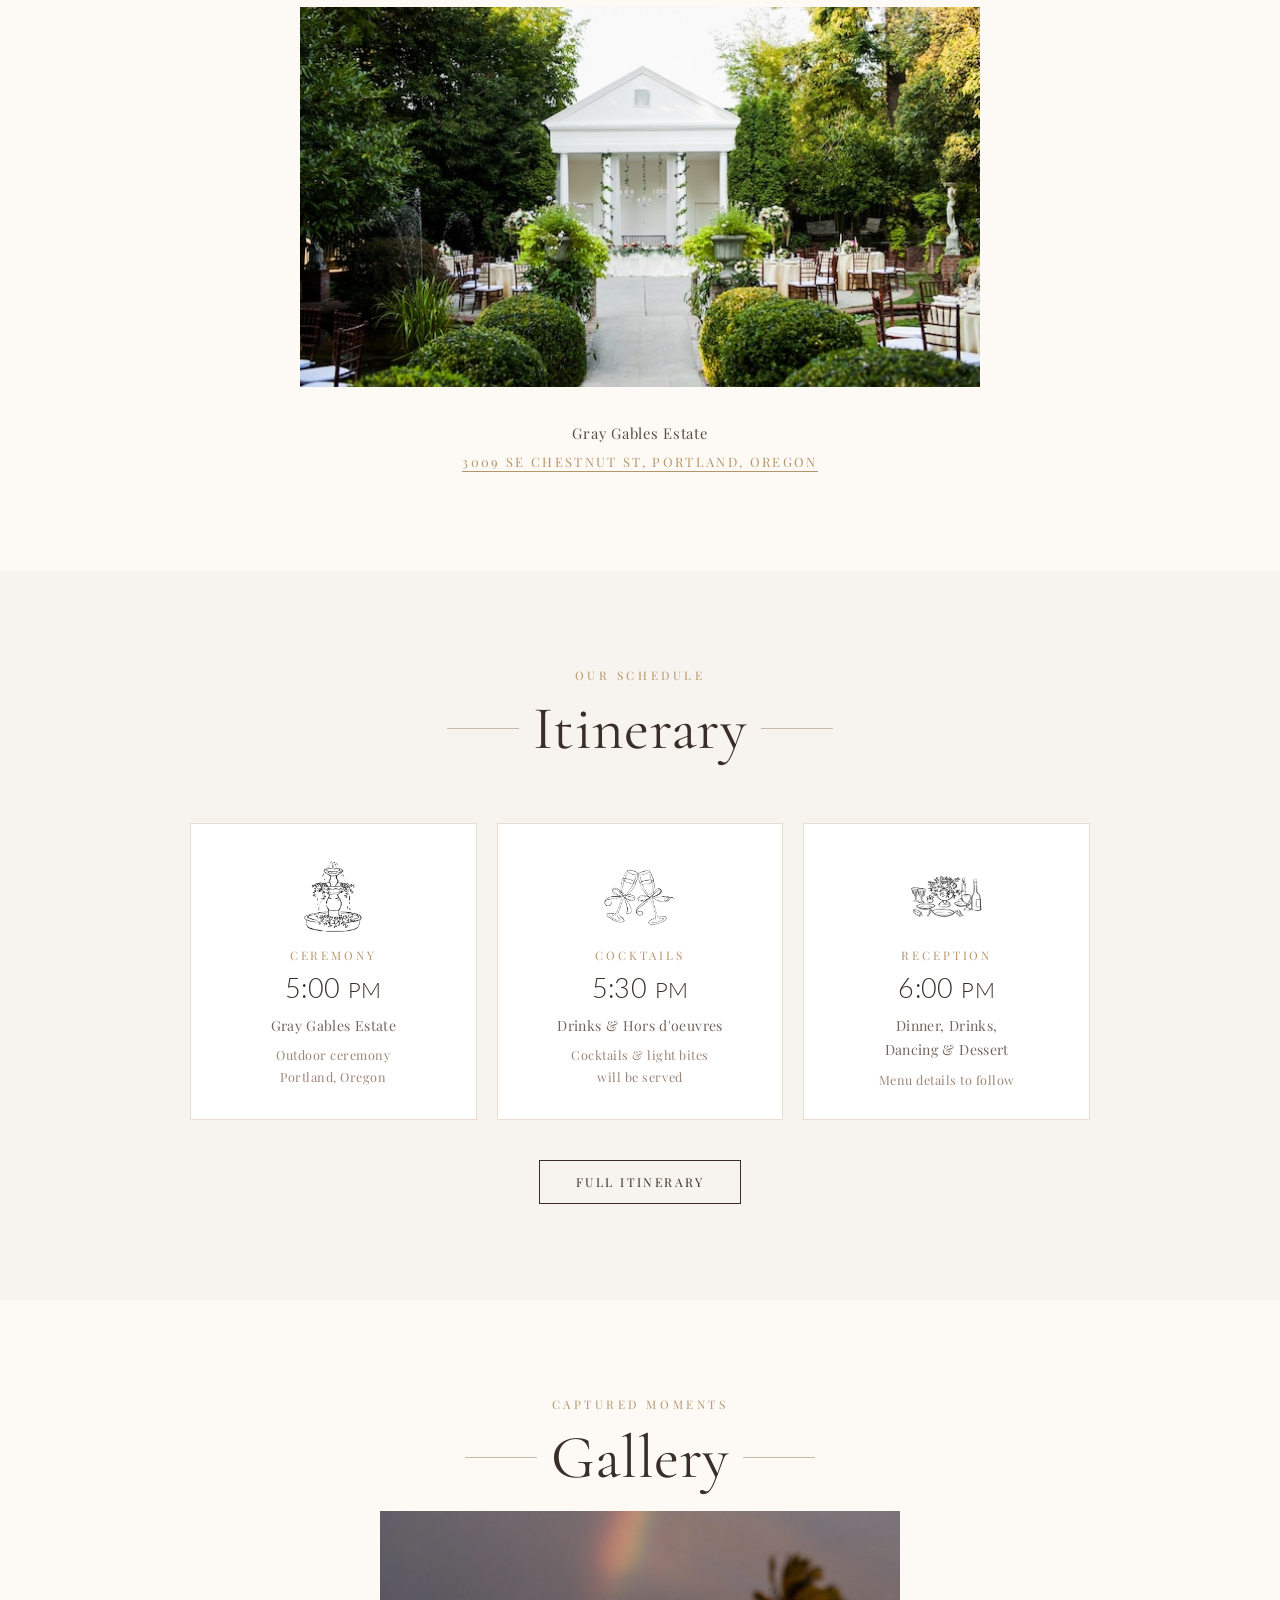
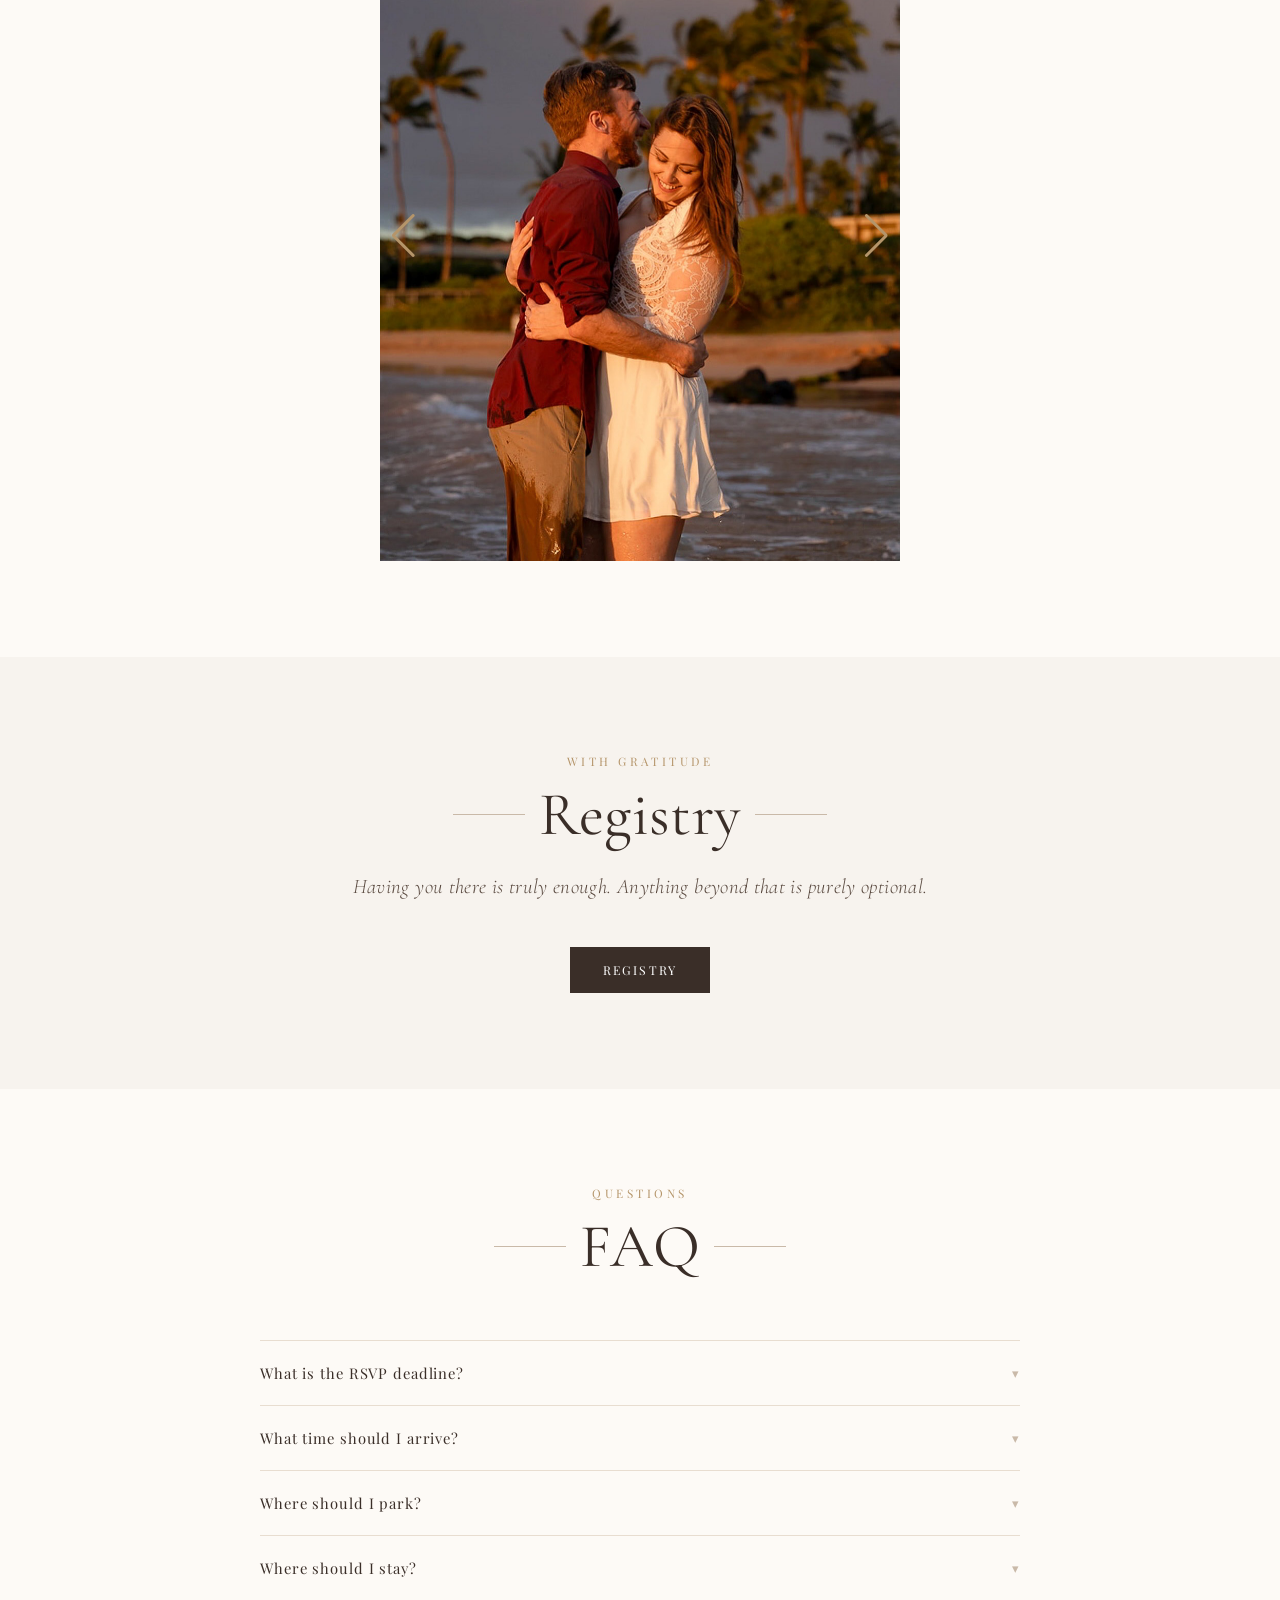
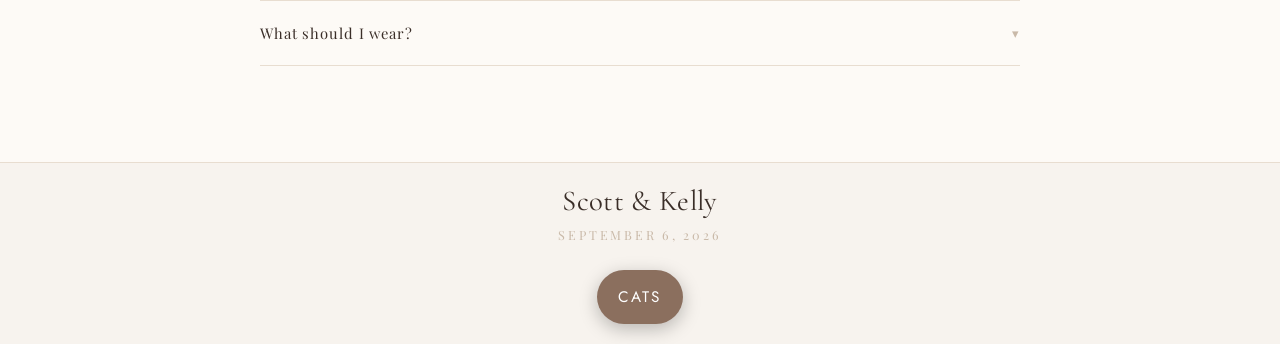
==== commit e19a0bd2: "updated registry" ====
--- a/index.html
+++ b/index.html
@@ -171,7 +171,7 @@
       Having you there is truly enough. Anything beyond that is purely optional.
     </p>
     <div class="registry-btns">
-      <a href="https://withjoy.com/kellyandscotttietheknot/registry" class="btn-reg featured" target="_blank">Registry</a>
+      <a href="https://www.myregistry.com/giftlist/kellyandscott2026" class="btn-reg featured" target="_blank">Registry</a>
     </div>
   </div>
 </section>
@@ -241,7 +241,13 @@
           <span>What should I wear?</span>
           <span class="faq-chevron">▾</span>
         </div>
-        <div class="faq-a">The dress code is cocktail attire. Think garden party elegance — flowy dresses, linen suits, and pastel tones are always welcome. Please keep in mind the ceremony is outdoors, so comfortable footwear is a must. We love a heel but a wedge or flat is always a great idea on grass!</div>
+        <div class="faq-a">
+          Polished and put-together.<br>
+          Dresses, skirts, bluses, dress pants, or nice jumpsuits are all great choices!<br>
+          Suits or seperates, dress pants with button-ups are perfect, with blazers or ties as optional (but encouraged!) touch.<br>
+          Please avoid wearing jeans, sneakers, or t-shirts.<br>
+          <a href="#" id="attireExamplesLink" class="faq-attire-link">Examples</a>
+        </div>
       </div>
 
     </div>
@@ -256,6 +262,11 @@
 </footer>
 
 <div id="cat-rain-container"></div>
+
+<div id="attireLightbox" class="lightbox" hidden>
+  <button type="button" class="lightbox-close" id="attireLightboxClose" aria-label="Close attire examples">&times;</button>
+  <img src="pictures/attire.png" alt="Suggested wedding attire examples" class="lightbox-image">
+</div>
 
 <script src="https://unpkg.com/swiper/swiper-bundle.min.js"></script>
 
@@ -324,6 +335,42 @@
       if (!isOpen) item.classList.add('open');
     });
   });
+
+  // Attire examples lightbox
+  const attireExamplesLink = document.getElementById('attireExamplesLink');
+  const attireLightbox = document.getElementById('attireLightbox');
+  const attireLightboxClose = document.getElementById('attireLightboxClose');
+
+  if (attireExamplesLink && attireLightbox && attireLightboxClose) {
+    const openAttireLightbox = () => {
+      attireLightbox.hidden = false;
+      document.body.classList.add('lightbox-open');
+    };
+
+    const closeAttireLightbox = () => {
+      attireLightbox.hidden = true;
+      document.body.classList.remove('lightbox-open');
+    };
+
+    attireExamplesLink.addEventListener('click', (event) => {
+      event.preventDefault();
+      openAttireLightbox();
+    });
+
+    attireLightboxClose.addEventListener('click', closeAttireLightbox);
+
+    attireLightbox.addEventListener('click', (event) => {
+      if (event.target === attireLightbox) {
+        closeAttireLightbox();
+      }
+    });
+
+    document.addEventListener('keydown', (event) => {
+      if (event.key === 'Escape' && !attireLightbox.hidden) {
+        closeAttireLightbox();
+      }
+    });
+  }
 
   // Scroll reveal
   const observer = new IntersectionObserver((entries) => {
--- a/styles.css
+++ b/styles.css
@@ -17,6 +17,7 @@
 
 html {
   scroll-behavior: smooth;
+  font-size: 18px;
 }
 
 body {
@@ -930,8 +931,13 @@
   text-align: left;
 }
 .faq-item.open .faq-a {
-  max-height: 800px;
+  max-height: 1200px;
   padding-bottom: 22px;
+}
+.faq-attire-link {
+  display: inline-block;
+  margin-top: 8px;
+  font-style: italic;
 }
 .faq-a strong {
   display: block;
@@ -959,6 +965,54 @@
 }
 .faq-a a:hover {
   border-bottom-color: var(--accent);
+}
+
+body.lightbox-open {
+  overflow: hidden;
+}
+
+.lightbox {
+  position: fixed;
+  inset: 0;
+  z-index: 500;
+  display: flex;
+  align-items: center;
+  justify-content: center;
+  padding: 20px;
+  background: rgba(15, 10, 8, 0.72);
+}
+
+.lightbox[hidden] {
+  display: none;
+}
+
+.lightbox-image {
+  width: min(92vw, 640px);
+  max-height: 88vh;
+  object-fit: contain;
+  background: linear-gradient(160deg, var(--cream) 0%, #efe6db 52%, #e3d3c0 100%);
+  padding: 14px;
+  border-radius: 12px;
+  box-shadow: 0 24px 58px rgba(0, 0, 0, 0.45);
+}
+
+.lightbox-close {
+  position: absolute;
+  top: 18px;
+  right: 22px;
+  width: 44px;
+  height: 44px;
+  border: 0;
+  background: rgba(255, 255, 255, 0.18);
+  color: #fff;
+  font-size: 2rem;
+  line-height: 1;
+  border-radius: 999px;
+  cursor: pointer;
+}
+
+.lightbox-close:hover {
+  background: rgba(255, 255, 255, 0.3);
 }
 
 /* ── FOOTER ── */
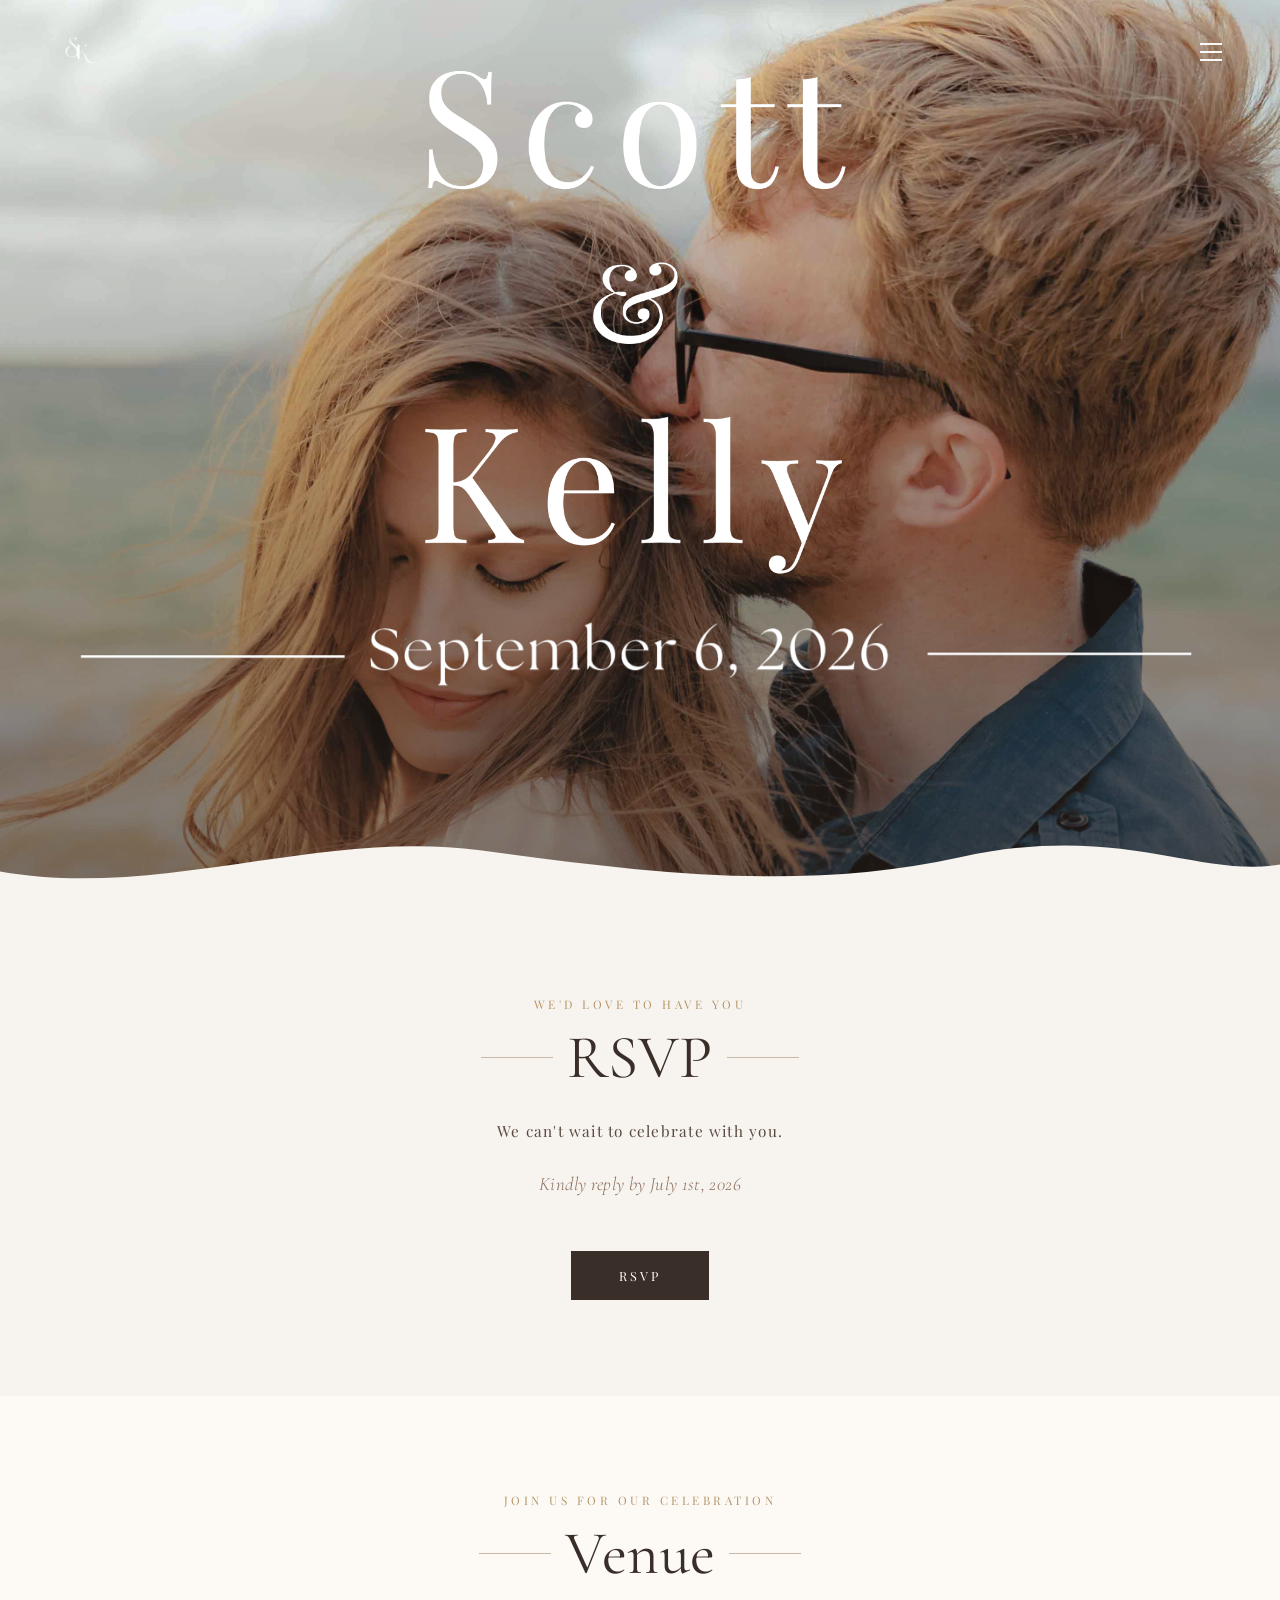
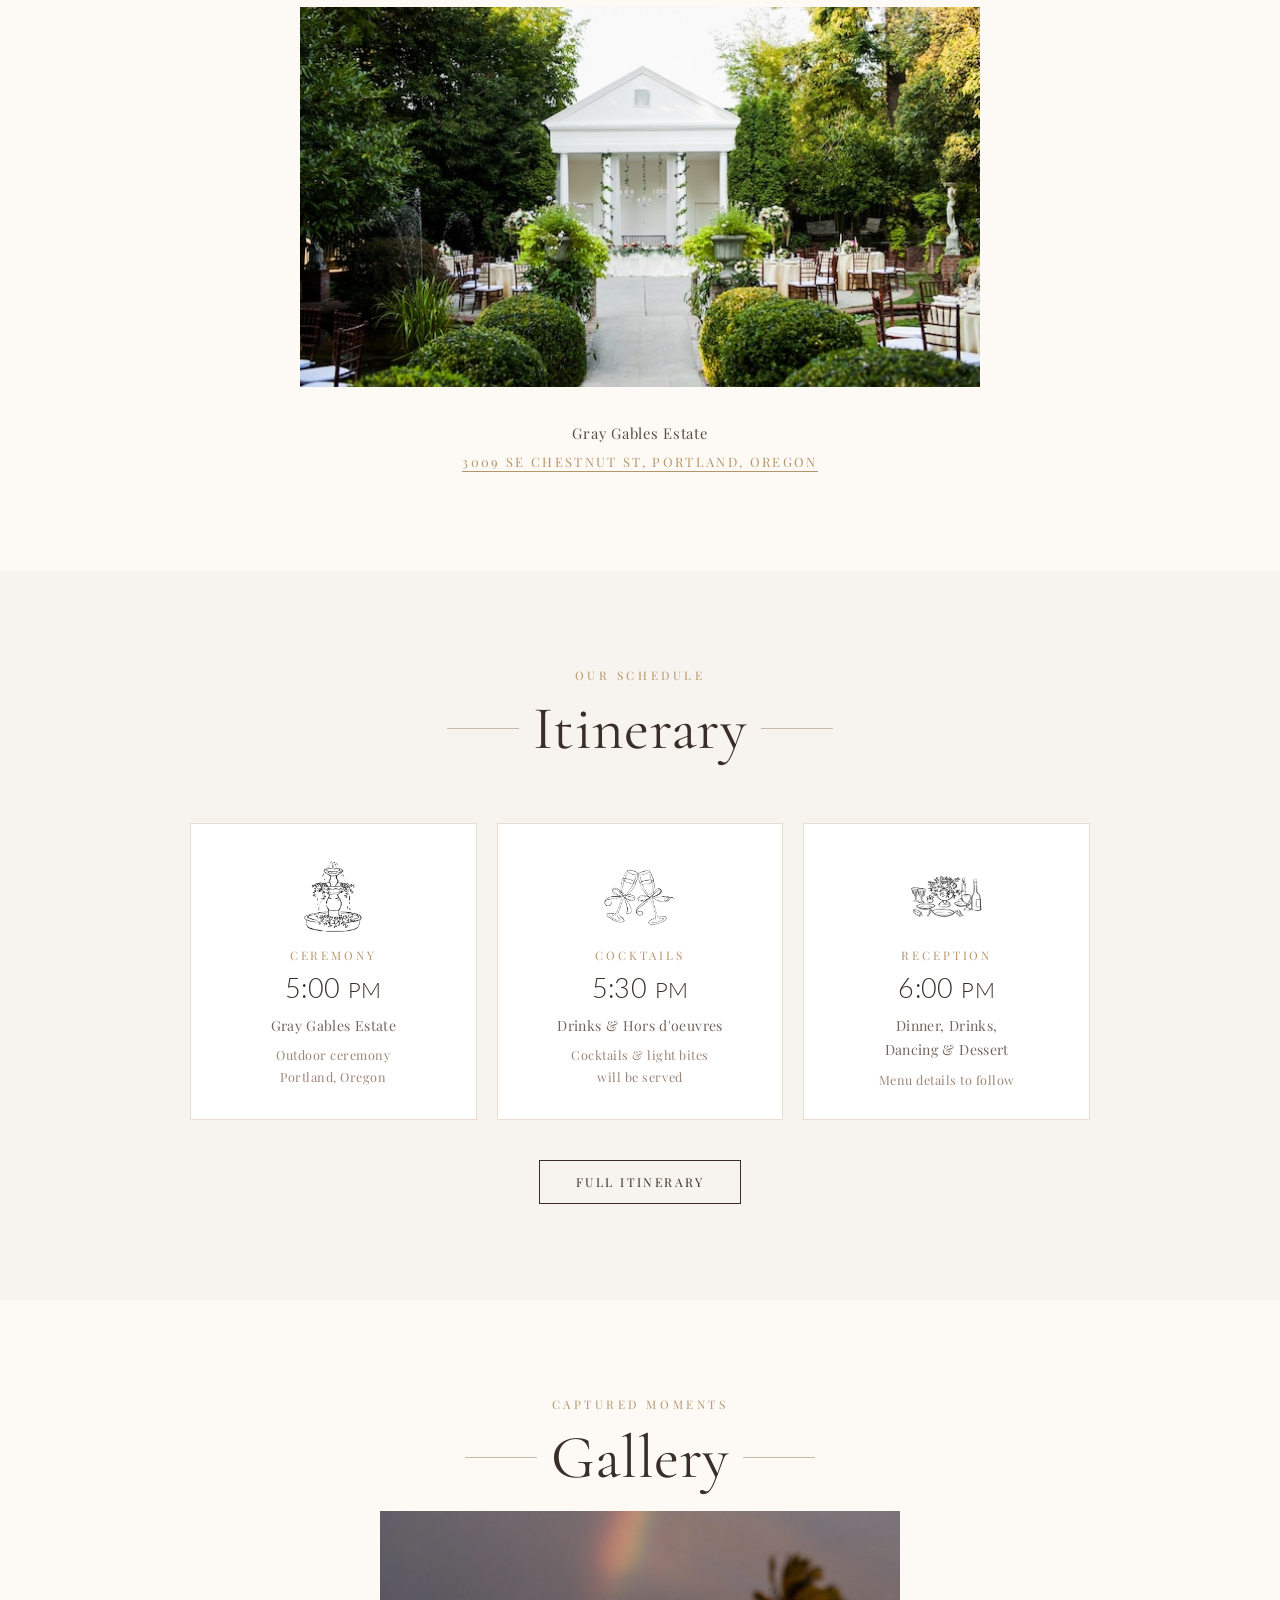
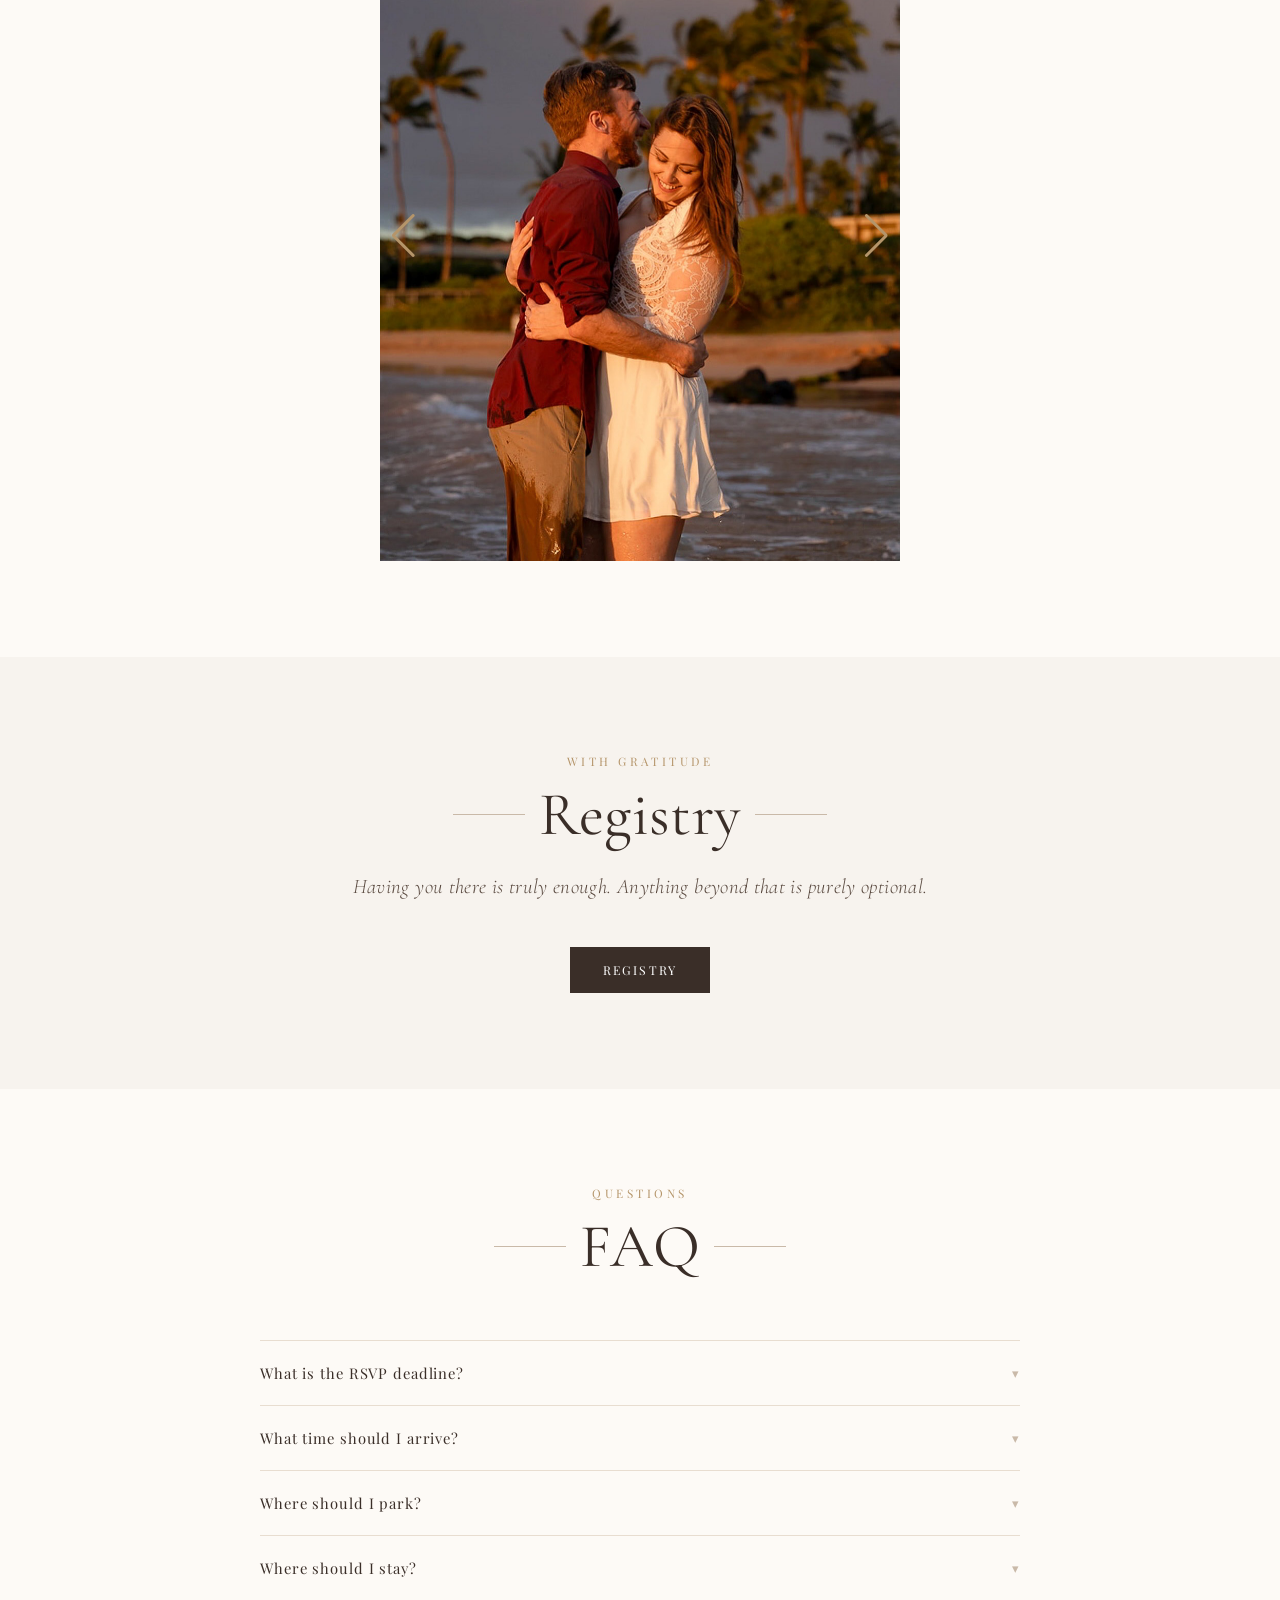
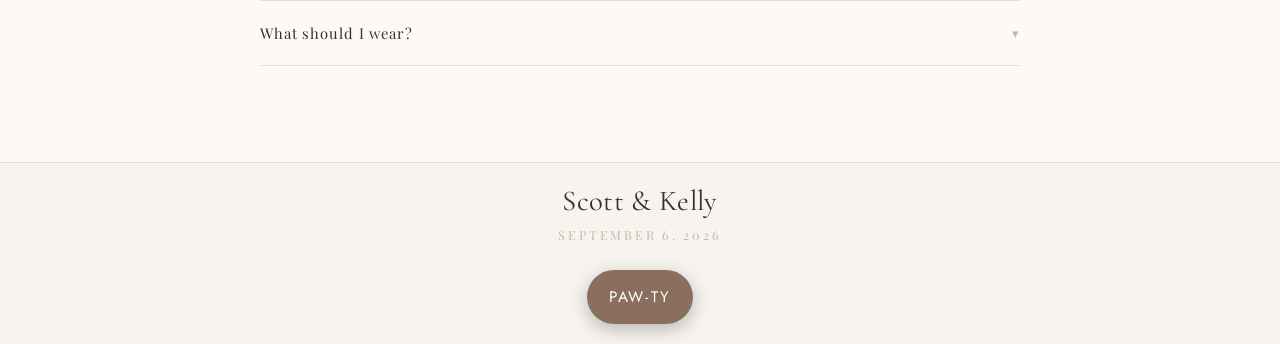
==== commit 986c330c: "renamed cat mod" ====
--- a/index.html
+++ b/index.html
@@ -258,7 +258,7 @@
 <footer>
   <div class="footer-names">Scott &amp; Kelly</div>
   <p class="footer-date">September 6, 2026</p>
-  <button id="cat-button" type="button">Cats</button>
+  <button id="cat-button" type="button">Paw-ty</button>
 </footer>
 
 <div id="cat-rain-container"></div>
@@ -445,11 +445,11 @@
     if (isCatRainActive) {
       clearInterval(catIntervalId);
       catIntervalId = null;
-      catButton.textContent = 'Cats';
+      catButton.textContent = 'Paw-ty again!';
       isCatRainActive = false;
     } else {
       catIntervalId = setInterval(createCat, 200);
-      catButton.textContent = 'No Cats';
+      catButton.textContent = 'End Paw-ty';
       isCatRainActive = true;
     }
   }
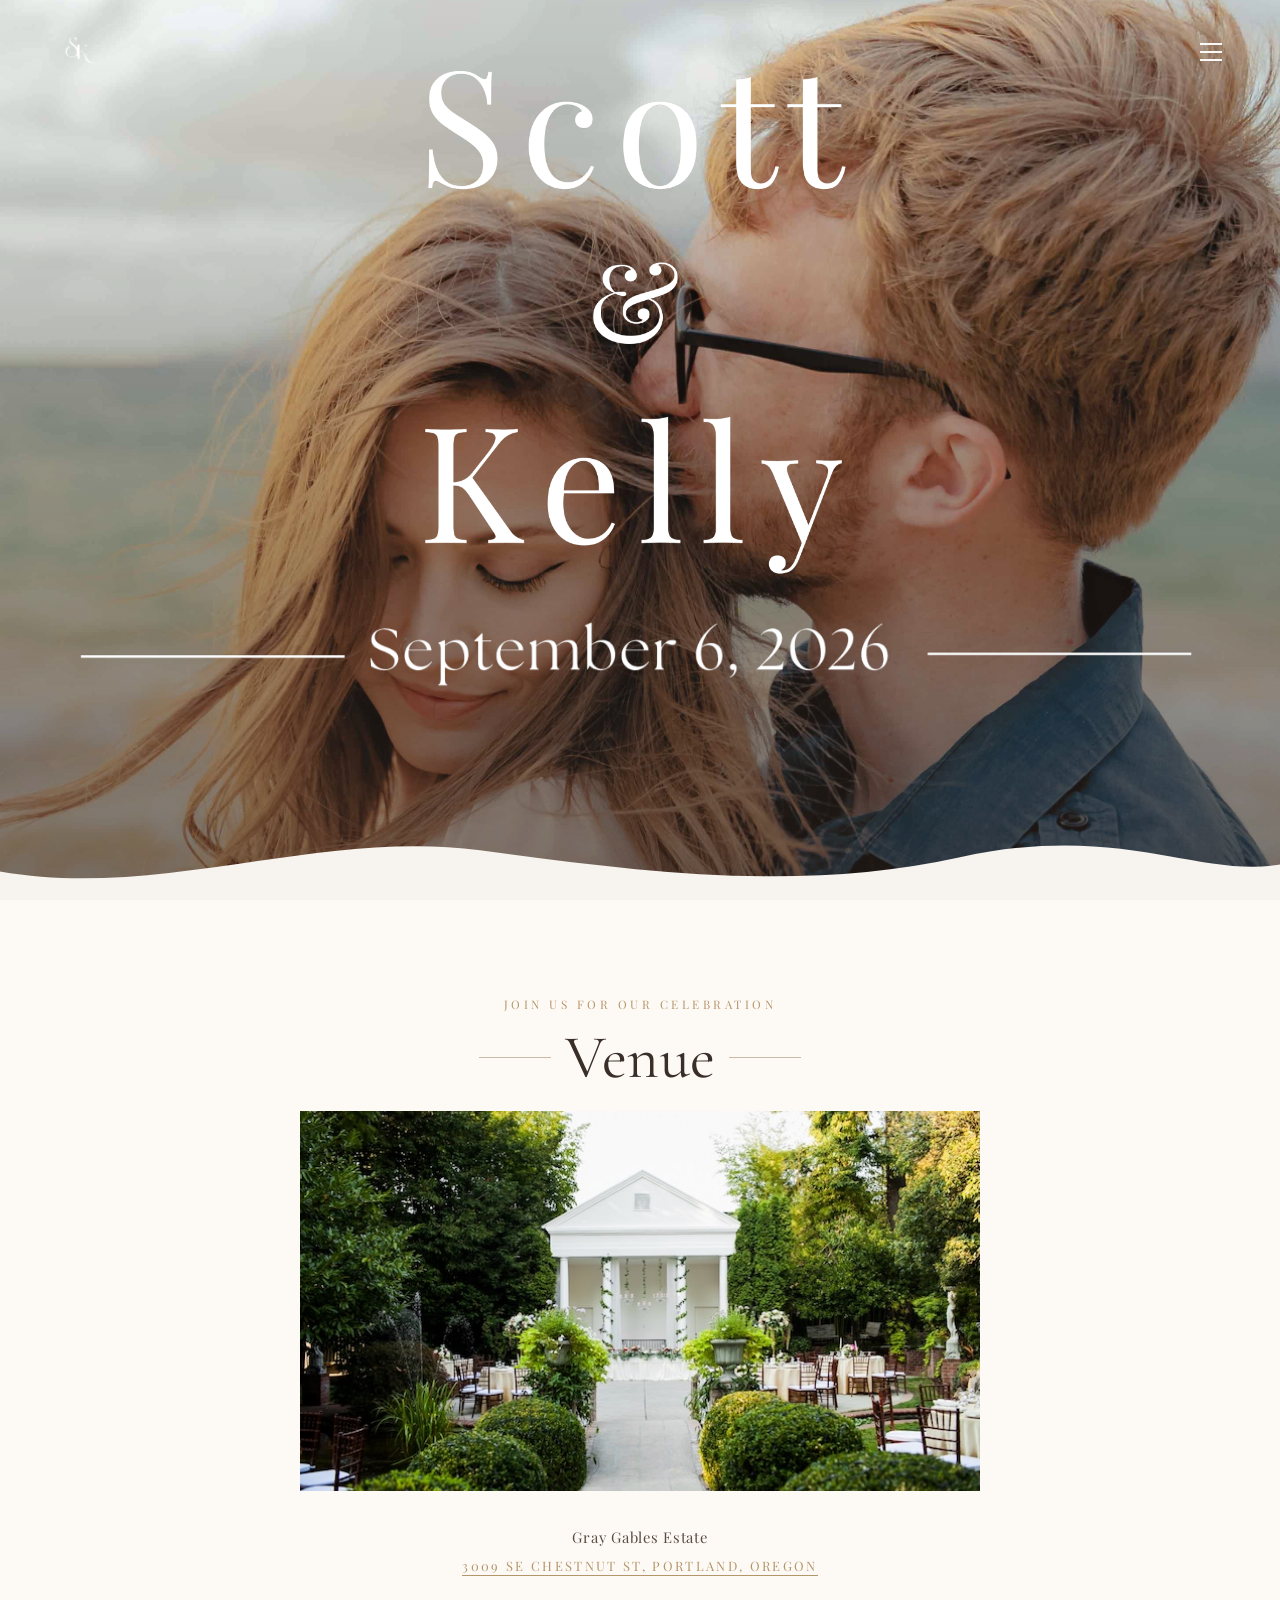
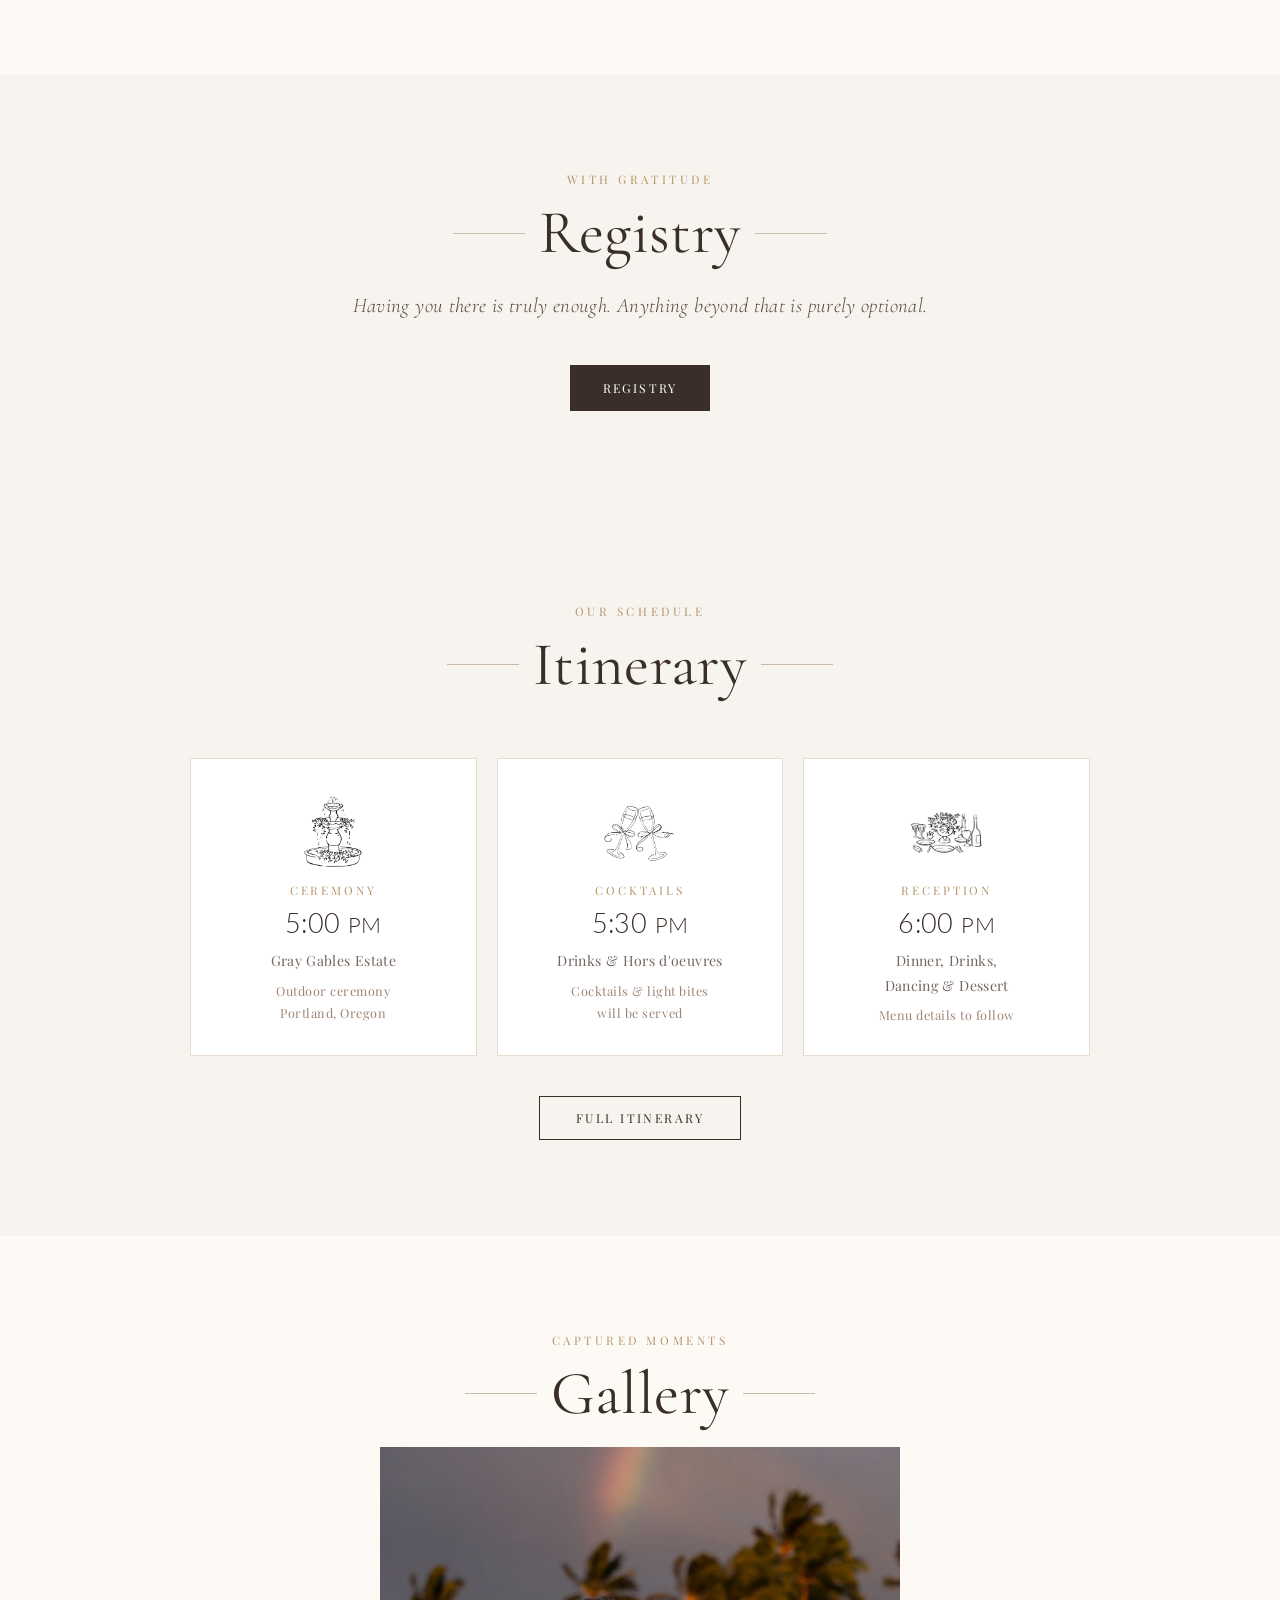
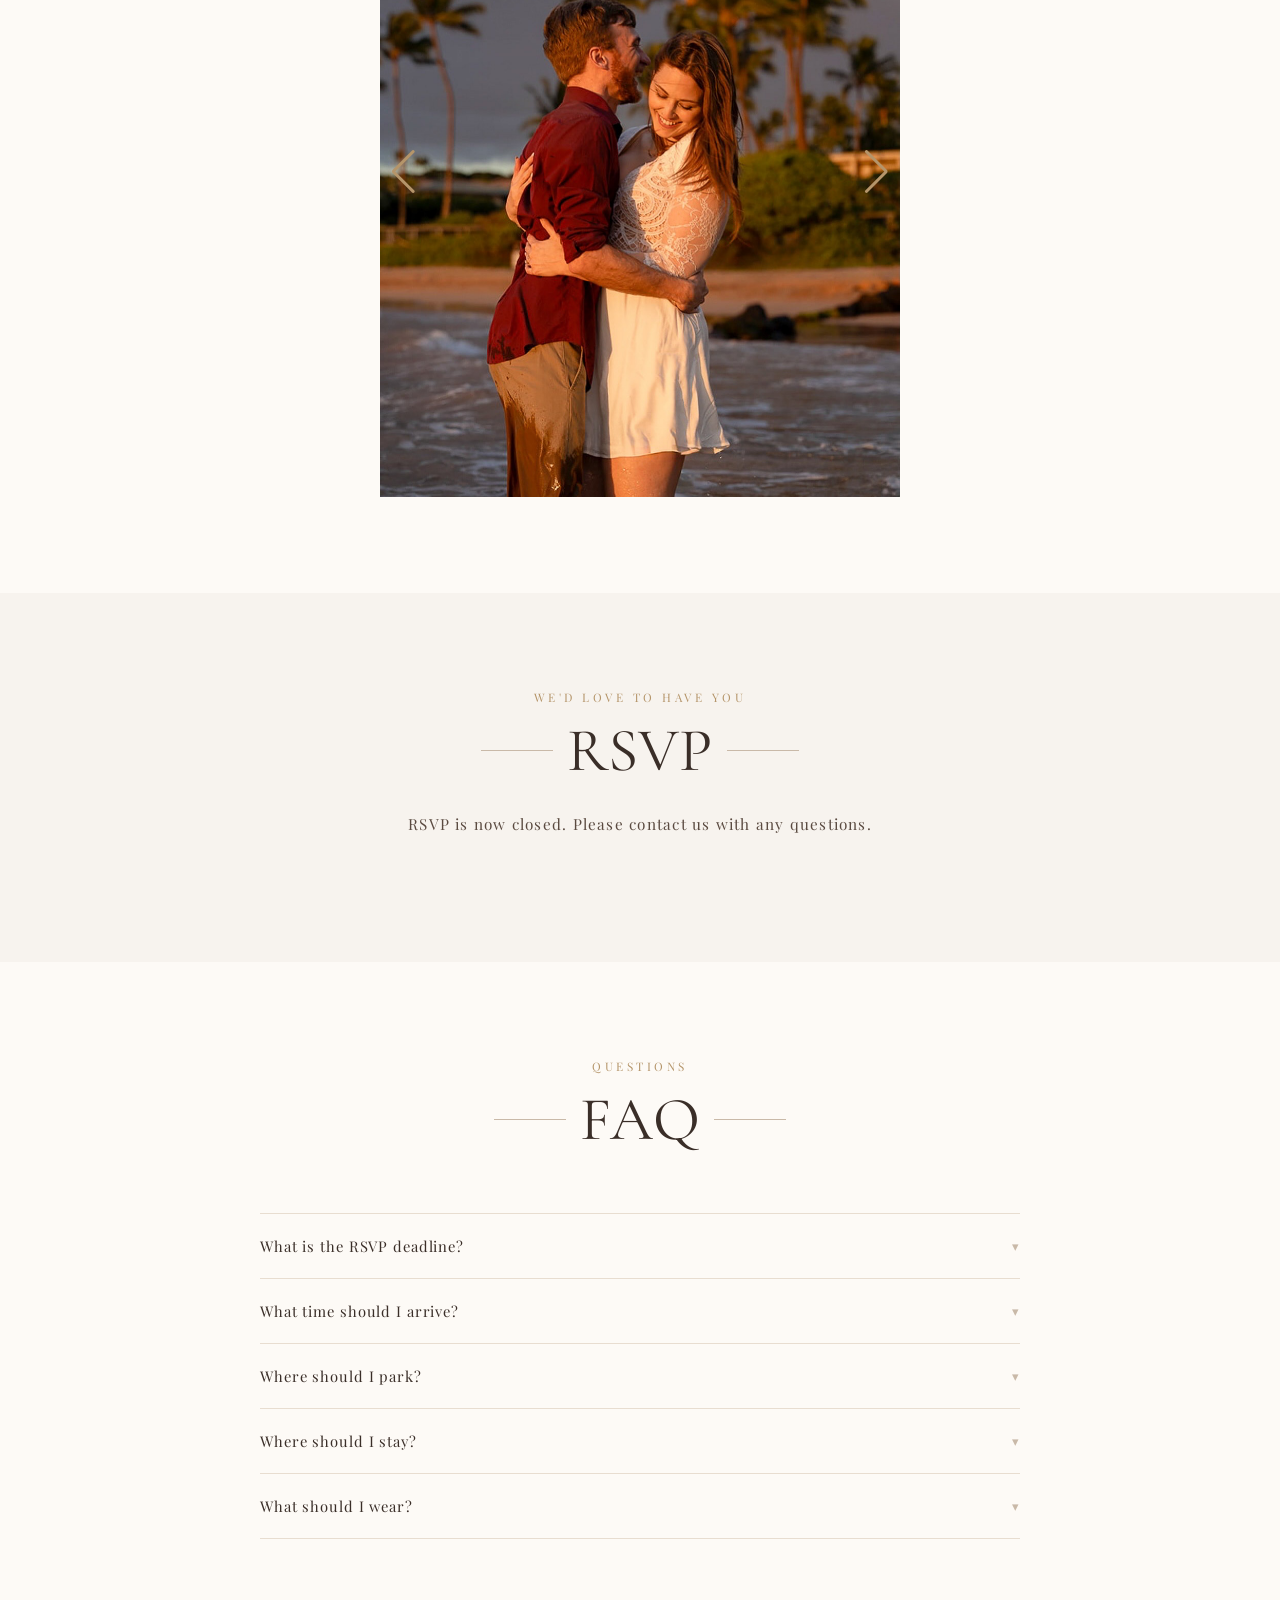
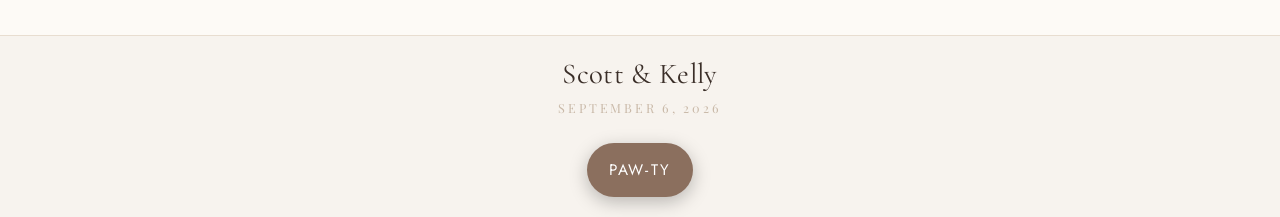
==== commit e3c0c368: "Update RSVP" ====
--- a/index.html
+++ b/index.html
@@ -16,11 +16,11 @@
 <nav id="mainNav">
   <span class="nav-logo"><img src="pictures/Header_Monogram.png" alt="Monogram" style="height: 62px; width: auto;" /></span>
   <ul class="nav-links">
-    <li><a href="#rsvp">RSVP</a></li>
-    <li><a href="#location">Location</a></li>
+    <li><a href="#location">Venue</a></li>
+    <li><a href="#registry">Registry</a></li>
     <li><a href="#itinerary">Itinerary</a></li>
     <li><a href="#gallery">Gallery</a></li>
-    <li><a href="#registry">Registry</a></li>
+    <li><a href="#rsvp">RSVP</a></li>
     <li><a href="#faq">FAQ</a></li>
   </ul>
   <button id="navToggle" class="nav-toggle" type="button" aria-label="Open menu" aria-controls="mobileMenu" aria-expanded="false">
@@ -33,15 +33,15 @@
   <button id="menuClose" class="menu-close" type="button" aria-label="Close menu">&times;</button>
   <div class="menu-header">Scott <span>&amp;</span> Kelly</div>
   <ul class="mobile-nav-links">
-    <li><a href="#rsvp" class="mobile-link">RSVP</a></li>
-    <li><a href="#location" class="mobile-link">Location</a></li>
+    <li><a href="#location" class="mobile-link">Venue</a></li>
+    <li><a href="#registry" class="mobile-link">Registry</a></li>
     <li><a href="#itinerary" class="mobile-link">Itinerary</a></li>
     <li><a href="#gallery" class="mobile-link">Gallery</a></li>
-    <li><a href="#registry" class="mobile-link">Registry</a></li>
+    <li><a href="#rsvp" class="mobile-link">RSVP</a></li>
     <li><a href="#faq" class="mobile-link">FAQ</a></li>
   </ul>
   <div class="menu-footer">
-    <a href="#rsvp" class="menu-cta mobile-link">Don&rsquo;t Forget to RSVP</a>
+    <span class="mobile-link">RSVP is closed. Please contact us with any questions.</span>
   </div>
 </nav>
 <div id="menuBackdrop" class="menu-backdrop" hidden></div>
@@ -60,19 +60,6 @@
   </div>
 </section>
 
-<!-- RSVP -->
-<section id="rsvp">
-  <div class="section-inner">
-    <span class="section-label">We'd love to have you</span>
-    <h2 class="section-title">RSVP</h2>
-    <div class="divider"><span class="divider-icon">✦</span></div>
-    <p class="rsvp-body">We can't wait to celebrate with you.</p>
-    <span class="rsvp-deadline">Kindly reply by July 1st, 2026</span>
-    <br>
-    <a href="https://withjoy.com/kellyandscotttietheknot/rsvp" class="btn-primary" target="_blank">RSVP</a>
-  </div>
-</section>
-
 <!-- DETAILS -->
 <section id="location">
   <div class="section-inner">
@@ -90,73 +77,6 @@
           3009 SE Chestnut St, Portland, Oregon
         </a>
       </div>
-    </div>
-  </div>
-</section>
-
-<!-- ITINERARY -->
-<section id="itinerary">
-  <div class="section-inner" style="max-width:960px">
-    <span class="section-label">Our schedule</span>
-    <h2 class="section-title">Itinerary</h2>
-    <div class="divider"><span class="divider-icon">✦</span></div>
-
-    <div class="itinerary-cards">
-
-      <div class="itin-card">
-        <img src="pictures/Itinerary_Ceremony.png" alt="Ceremony" class="itin-card-icon" />
-        <span class="itin-event">Ceremony</span>
-        <div class="itin-time">5:00 <span class="pm">PM</span></div>
-        <p class="itin-detail">
-          Gray Gables Estate<br>
-          <em>Outdoor ceremony<br>Portland, Oregon</em>
-        </p>
-      </div>
-
-      <div class="itin-card">
-        <img src="pictures/Itinerary_Cocktail.png" alt="Cocktail Hour" class="itin-card-icon" />
-        <span class="itin-event">Cocktails</span>
-        <div class="itin-time">5:30 <span class="pm">PM</span></div>
-        <p class="itin-detail">
-          Drinks &amp; Hors d'oeuvres<br>
-          <em>Cocktails &amp; light bites<br>will be served</em>
-        </p>
-      </div>
-
-      <div class="itin-card">
-        <img src="pictures/Itinerary_Reception.png" alt="Reception" class="itin-card-icon" />
-        <span class="itin-event">Reception</span>
-        <div class="itin-time">6:00 <span class="pm">PM</span></div>
-        <p class="itin-detail">
-          Dinner, Drinks,<br>Dancing &amp; Dessert
-          <em>Menu details to follow</em>
-        </p>
-      </div>
-
-    </div>
-
-    <a href="itinerary.html" class="btn-outline">Full Itinerary</a>
-  </div>
-</section>
-
-<!-- GALLERY -->
-<section id="gallery">
-  <div class="section-inner">
-    <span class="section-label">Captured Moments</span>
-    <h2 class="section-title">Gallery</h2>
-  </div>
-  <div class="gallery-carousel">
-    <div class="swiper">
-      <div class="swiper-wrapper">
-        <div class="swiper-slide"><img src="pictures/gallery/1.jpg" alt="Gallery photo 1" class="gallery-img"></div>
-        <div class="swiper-slide"><img src="pictures/gallery/2.jpg" alt="Gallery photo 2" class="gallery-img"></div>
-        <div class="swiper-slide"><img src="pictures/gallery/3.jpg" alt="Gallery photo 3" class="gallery-img"></div>
-        <div class="swiper-slide"><img src="pictures/gallery/4.jpg" alt="Gallery photo 4" class="gallery-img"></div>
-        <div class="swiper-slide"><img src="pictures/gallery/5.jpg" alt="Gallery photo 5" class="gallery-img"></div>
-      </div>
-      <div class="swiper-button-next"></div>
-      <div class="swiper-button-prev"></div>
-      <div class="swiper-pagination"></div>
     </div>
   </div>
 </section>
@@ -173,6 +93,86 @@
     <div class="registry-btns">
       <a href="https://www.myregistry.com/giftlist/kellyandscott2026" class="btn-reg featured" target="_blank">Registry</a>
     </div>
+  </div>
+</section>
+
+<!-- ITINERARY -->
+<section id="itinerary">
+  <div class="section-inner" style="max-width:960px">
+    <span class="section-label">Our schedule</span>
+    <h2 class="section-title">Itinerary</h2>
+    <div class="divider"><span class="divider-icon">✦</span></div>
+
+    <div class="itinerary-cards">
+
+      <div class="itin-card">
+        <img src="pictures/Itinerary_Ceremony.png" alt="Ceremony" class="itin-card-icon" />
+        <span class="itin-event">Ceremony</span>
+        <div class="itin-time">5:00 <span class="pm">PM</span></div>
+        <p class="itin-detail">
+          Gray Gables Estate<br>
+          <em>Outdoor ceremony<br>Portland, Oregon</em>
+        </p>
+      </div>
+
+      <div class="itin-card">
+        <img src="pictures/Itinerary_Cocktail.png" alt="Cocktail Hour" class="itin-card-icon" />
+        <span class="itin-event">Cocktails</span>
+        <div class="itin-time">5:30 <span class="pm">PM</span></div>
+        <p class="itin-detail">
+          Drinks &amp; Hors d'oeuvres<br>
+          <em>Cocktails &amp; light bites<br>will be served</em>
+        </p>
+      </div>
+
+      <div class="itin-card">
+        <img src="pictures/Itinerary_Reception.png" alt="Reception" class="itin-card-icon" />
+        <span class="itin-event">Reception</span>
+        <div class="itin-time">6:00 <span class="pm">PM</span></div>
+        <p class="itin-detail">
+          Dinner, Drinks,<br>Dancing &amp; Dessert
+          <em>Menu details to follow</em>
+        </p>
+      </div>
+
+    </div>
+
+    <a href="itinerary.html" class="btn-outline">Full Itinerary</a>
+  </div>
+</section>
+
+<!-- GALLERY -->
+<section id="gallery">
+  <div class="section-inner">
+    <span class="section-label">Captured Moments</span>
+    <h2 class="section-title">Gallery</h2>
+  </div>
+  <div class="gallery-carousel">
+    <div class="swiper">
+      <div class="swiper-wrapper">
+        <div class="swiper-slide"><img src="pictures/gallery/1.jpg" alt="Gallery photo 1" class="gallery-img"></div>
+        <div class="swiper-slide"><img src="pictures/gallery/2.jpg" alt="Gallery photo 2" class="gallery-img"></div>
+        <div class="swiper-slide"><img src="pictures/gallery/3.jpg" alt="Gallery photo 3" class="gallery-img"></div>
+        <div class="swiper-slide"><img src="pictures/gallery/4.jpg" alt="Gallery photo 4" class="gallery-img"></div>
+        <div class="swiper-slide"><img src="pictures/gallery/5.jpg" alt="Gallery photo 5" class="gallery-img"></div>
+        <div class="swiper-slide"><img src="pictures/gallery/6.jpg" alt="Gallery photo 6" class="gallery-img"></div>
+        <div class="swiper-slide"><img src="pictures/gallery/7.jpg" alt="Gallery photo 7" class="gallery-img"></div>
+        <div class="swiper-slide"><img src="pictures/gallery/8.jpg" alt="Gallery photo 8" class="gallery-img"></div>
+      </div>
+      <div class="swiper-button-next"></div>
+      <div class="swiper-button-prev"></div>
+      <div class="swiper-pagination"></div>
+    </div>
+  </div>
+</section>
+
+<!-- RSVP -->
+<section id="rsvp">
+  <div class="section-inner">
+    <span class="section-label">We'd love to have you</span>
+    <h2 class="section-title">RSVP</h2>
+    <div class="divider"><span class="divider-icon">✦</span></div>
+    <p class="rsvp-body">RSVP is now closed. Please contact us with any questions.</p>
   </div>
 </section>
 
@@ -243,8 +243,8 @@
         </div>
         <div class="faq-a">
           Polished and put-together.<br>
-          Dresses, skirts, bluses, dress pants, or nice jumpsuits are all great choices!<br>
-          Suits or seperates, dress pants with button-ups are perfect, with blazers or ties as optional (but encouraged!) touch.<br>
+          Dresses, skirts, blouses, dress pants, or nice jumpsuits are all great choices!<br>
+          Suits or separates, dress pants with button-ups are perfect, with blazers or ties as an optional (but encouraged!) touch.<br>
           Please avoid wearing jeans, sneakers, or t-shirts.<br>
           <a href="#" id="attireExamplesLink" class="faq-attire-link">Examples</a>
         </div>
